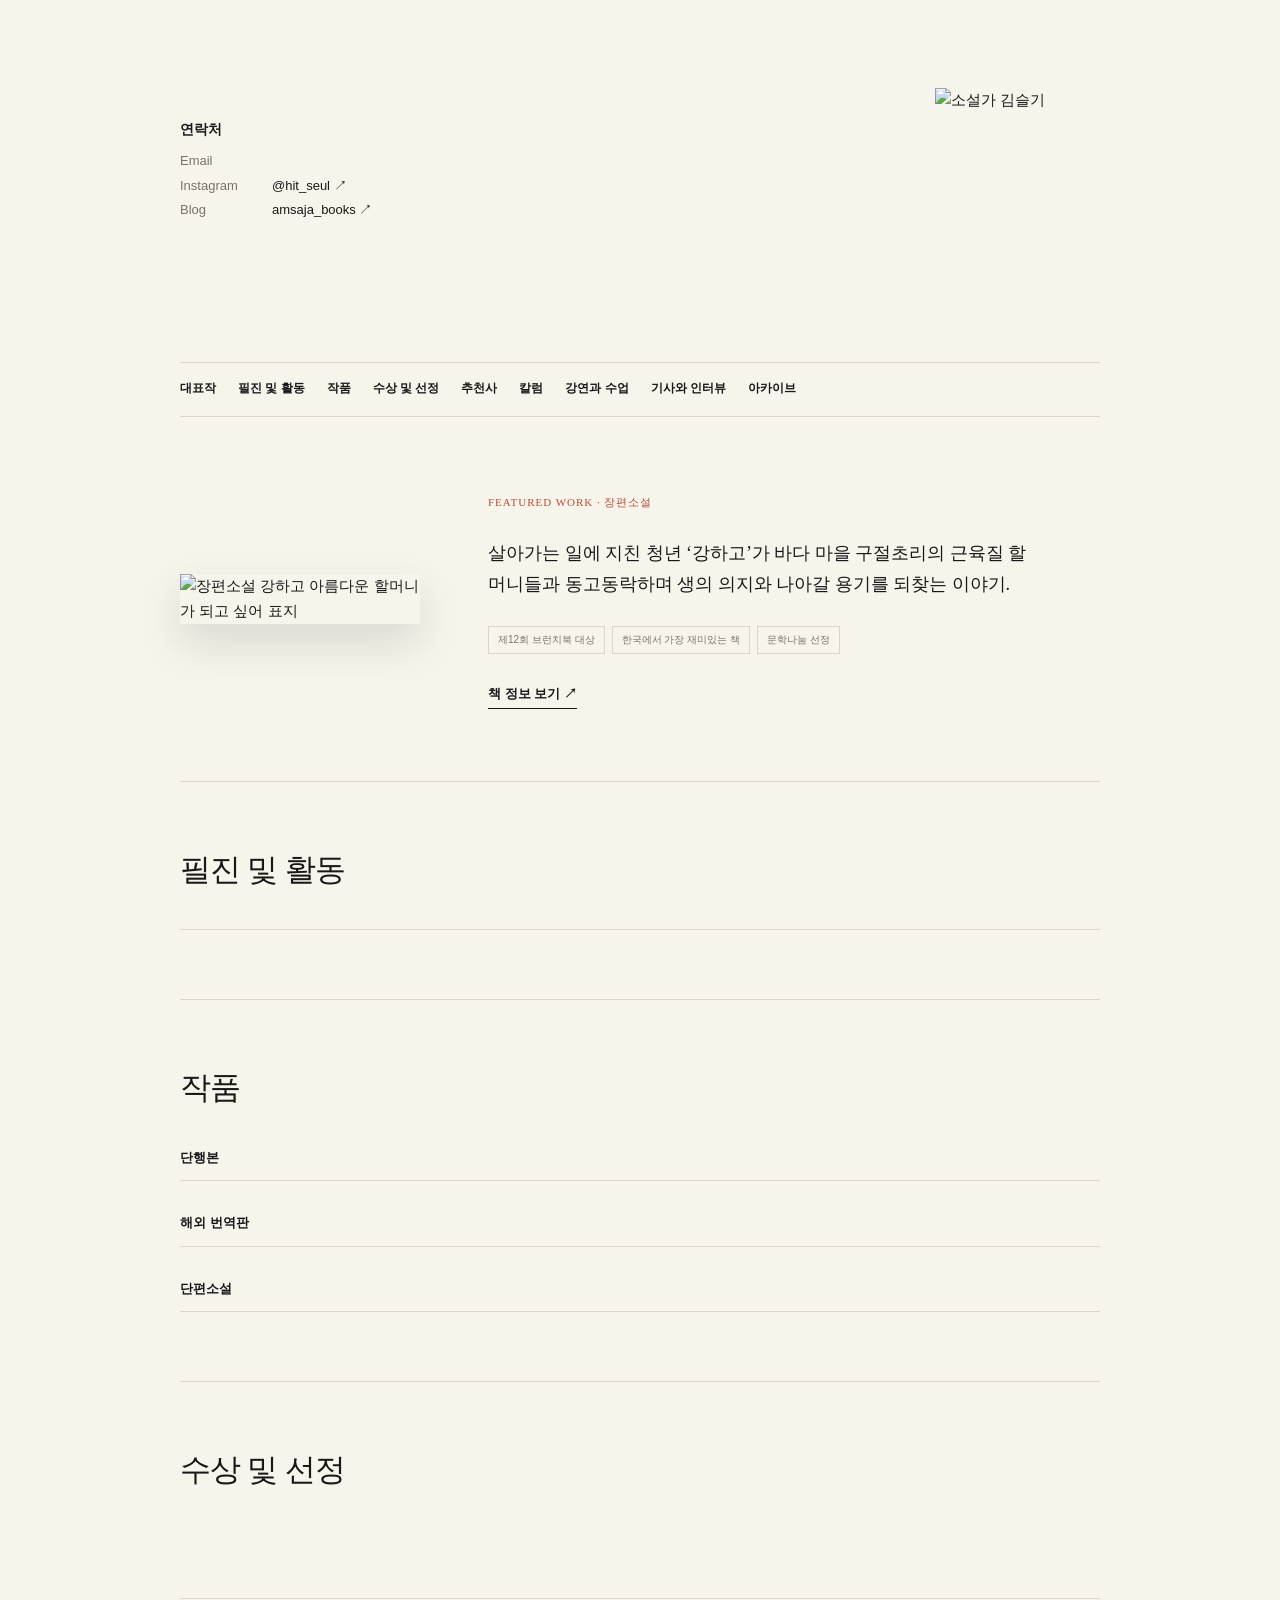
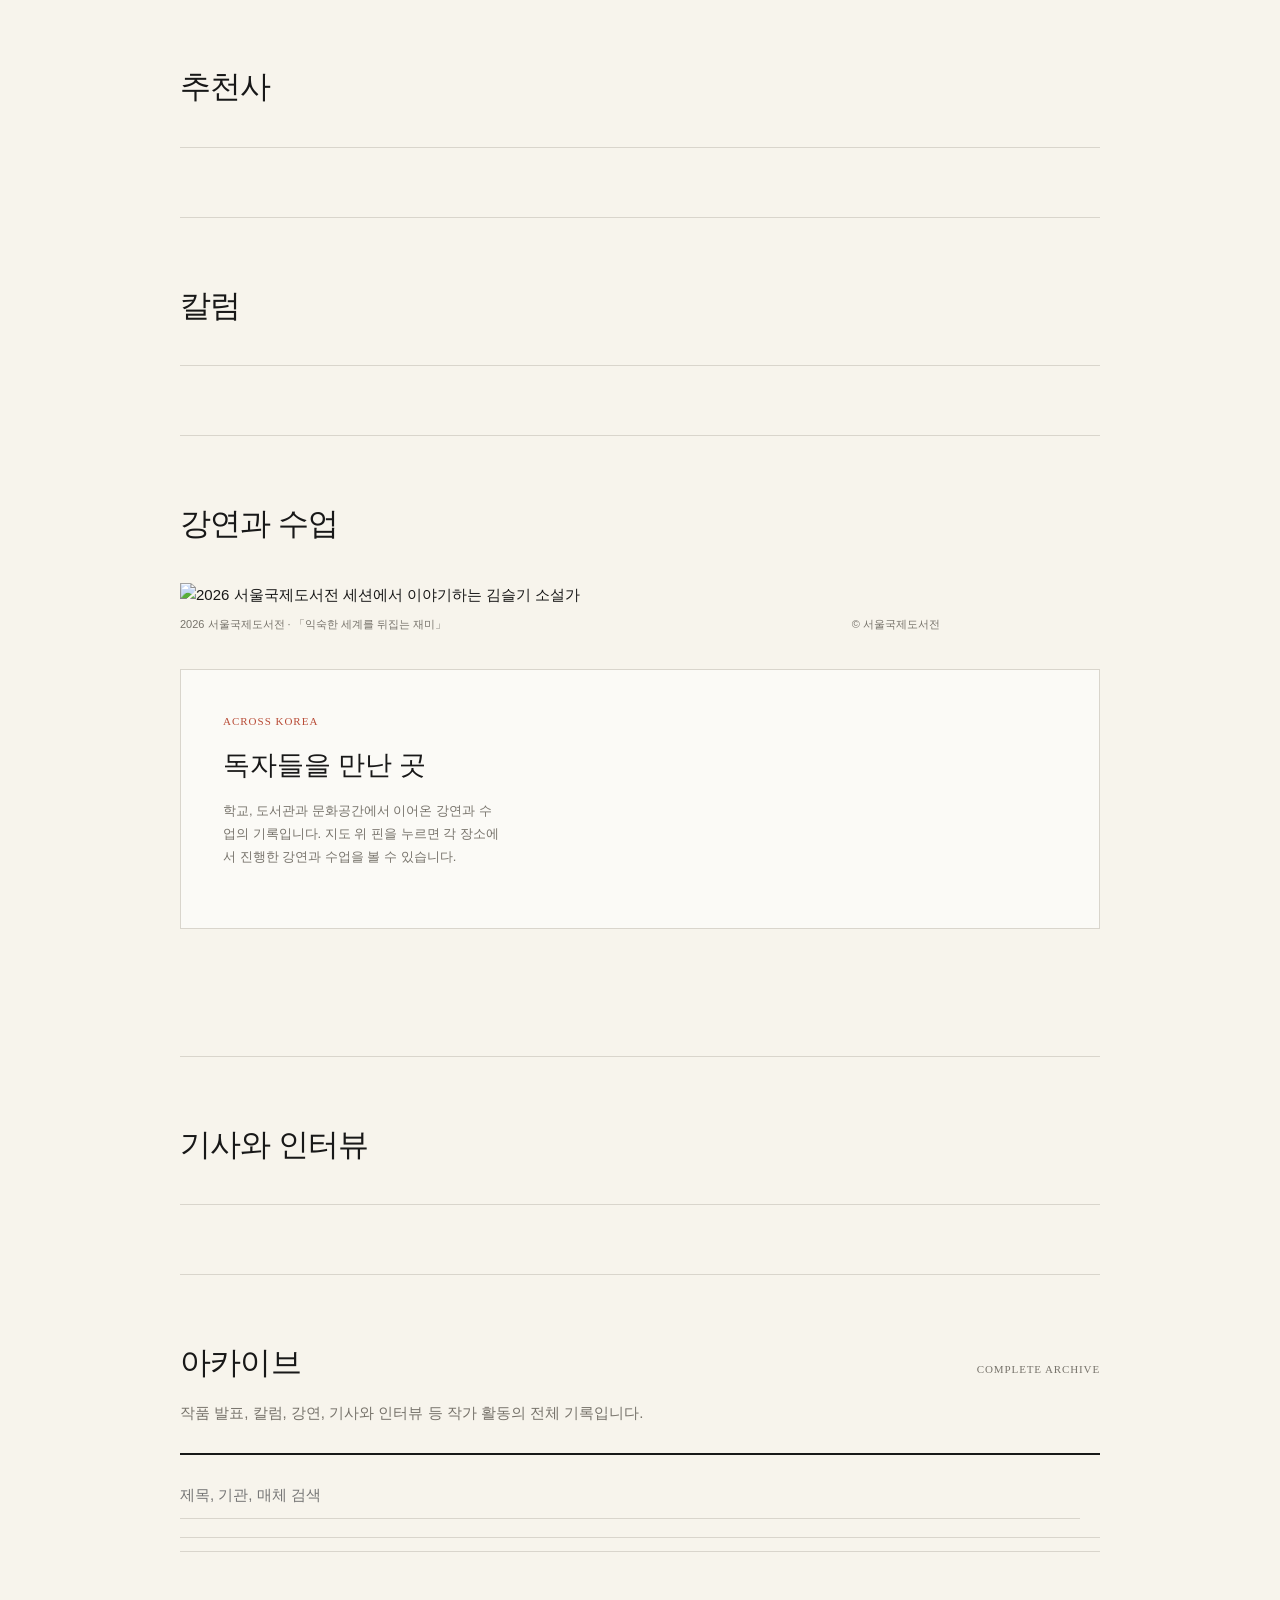
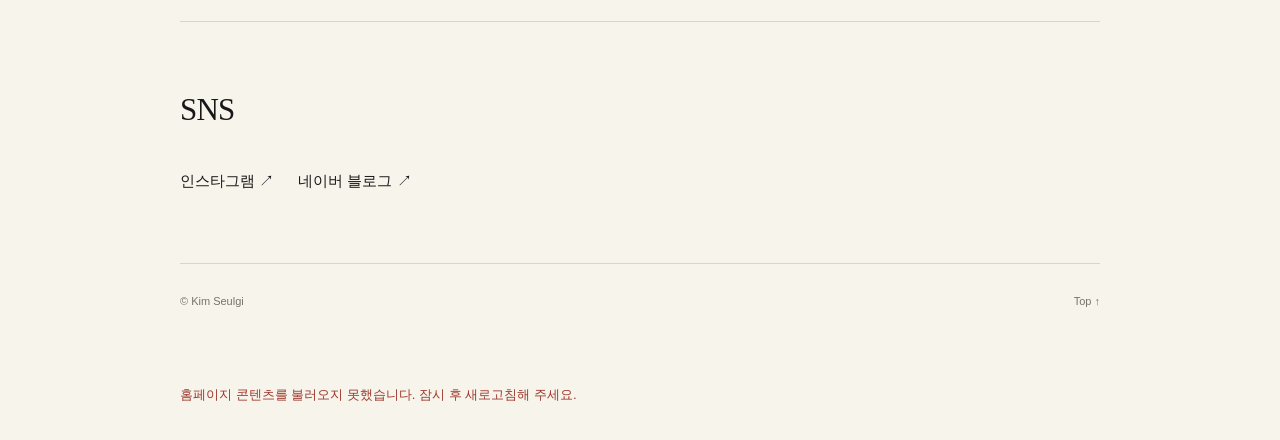
==== index.html @ 8467d50d "Remove recent news section" ====
<!doctype html>
<html lang="ko">
<head>
  <meta charset="utf-8">
  <meta name="viewport" content="width=device-width,initial-scale=1">
  <meta name="description" content="소설가 김슬기 공식 홈페이지. 작품, 수상·선정, 번역, 칼럼, 강연, 기사와 인터뷰 아카이브.">
  <title>김슬기 | Kim Seulgi</title>
  <link rel="stylesheet" href="assets/style.css?v=2026091515">
  <link rel="icon" href="assets/favicon.svg" type="image/svg+xml">
</head>
<body>
  <main class="site">
    <header class="profile" id="top">
      <div class="profile-copy">
        <h1 id="name"></h1>
        <p class="role" id="roles"></p>
        <p class="summary" id="summary"></p>
        <p class="focus" id="focus"></p>
        <p class="location" id="location"></p>

        <div class="contact-top">
          <h2>연락처</h2>
          <p><span>Email</span><span id="email"></span></p>
          <p><span>Instagram</span><a id="instagram" target="_blank" rel="noopener">@hit_seul ↗</a></p>
          <p><span>Blog</span><a id="blog" target="_blank" rel="noopener">amsaja_books ↗</a></p>
        </div>
      </div>
      <figure class="profile-photo"><img src="assets/images/profile.jpg" alt="소설가 김슬기"></figure>
    </header>

    <nav class="section-nav" aria-label="페이지 목차">
      <a href="#featured">대표작</a>
      <a href="#selected">필진 및 활동</a>
      <a href="#work">작품</a>
      <a href="#awards">수상 및 선정</a>
            <a href="#blurbs">추천사</a>
      <a href="#column">칼럼</a>
      <a href="#talks">강연과 수업</a>
      <a href="#press">기사와 인터뷰</a>
      <a href="#archive">아카이브</a>
    </nav>

    <section id="featured" class="featured-work">
      <figure class="featured-cover">
        <img src="assets/images/book-grandmother.jpg" alt="장편소설 강하고 아름다운 할머니가 되고 싶어 표지">
      </figure>
      <div class="featured-copy">
        <span class="eyebrow">Featured Work · 장편소설</span>
        <h2 id="featured-title"></h2>
        <p id="featured-meta" class="featured-meta"></p>
        <p class="featured-note">살아가는 일에 지친 청년 ‘강하고’가 바다 마을 구절초리의 근육질 할머니들과 동고동락하며 생의 의지와 나아갈 용기를 되찾는 이야기.</p>
        <div class="featured-badges">
          <span>제12회 브런치북 대상</span>
          <span>한국에서 가장 재미있는 책</span>
          <span>문학나눔 선정</span>
        </div>
        <a id="featured-link" class="featured-link" target="_blank" rel="noopener">책 정보 보기 ↗</a>
      </div>
    </section>

    <section id="selected">
      <h2>필진 및 활동</h2>
      <div id="selected-list" class="rows"></div>
    </section>

    <section id="work">
      <h2>작품</h2>
      <h3>단행본</h3>
      <div id="books" class="rows"></div>
      <h3>해외 번역판</h3>
      <div id="translations-list" class="rows"></div>
      <h3>단편소설</h3>
      <div id="short-fiction" class="rows"></div>
    </section>

    <section id="awards">
      <h2>수상 및 선정</h2>
      <div id="awards-list" class="rows"></div>
    </section>
<section id="blurbs">
      <h2>추천사</h2>
      <div id="blurbs-list" class="rows"></div>
    </section>

    <section id="column">
      <h2>칼럼</h2>
      <div id="columns-list" class="rows"></div>
    </section>

    <section id="talks">
      <h2>강연과 수업</h2>
      <figure class="talk-photo">
        <img src="assets/images/seoul-bookfair-2026.jpg" alt="2026 서울국제도서전 세션에서 이야기하는 김슬기 소설가">
        <figcaption>2026 서울국제도서전 · 「익숙한 세계를 뒤집는 재미」 <span>© 서울국제도서전</span></figcaption>
      </figure>
      <div class="talk-map-block">
        <div class="talk-map-copy">
          <span class="eyebrow">Across Korea</span>
          <h3>독자들을 만난 곳</h3>
          <p>학교, 도서관과 문화공간에서 이어온 강연과 수업의 기록입니다. 지도 위 핀을 누르면 각 장소에서 진행한 강연과 수업을 볼 수 있습니다.</p>
          <div id="talk-map-legend" class="talk-map-legend"></div>
        </div>
        <div id="talk-map" class="talk-map" aria-label="지역별 강연 활동 지도"></div>
      </div>
      <div id="talks-list"></div>
    </section>

    <section id="press">
      <h2>기사와 인터뷰</h2>
      <div id="press-list" class="rows press-rows"></div>
    </section>

    <section id="archive" class="archive-section">
      <div class="section-heading">
        <h2>아카이브</h2>
        <span>Complete Archive</span>
      </div>
      <p class="archive-intro">작품 발표, 칼럼, 강연, 기사와 인터뷰 등 작가 활동의 전체 기록입니다.</p>
      <div class="archive-tools">
        <label class="archive-search">
          <span class="sr-only">아카이브 검색</span>
          <input id="archive-query" type="search" placeholder="제목, 기관, 매체 검색" autocomplete="off">
        </label>
        <div id="archive-filters" class="archive-filters" aria-label="분야 선택"></div>
      </div>
      <p id="archive-status" class="archive-status" aria-live="polite"></p>
      <div id="archive-list" class="archive-list"></div>
    </section>

    <section id="social">
      <h2>SNS</h2>
      <p class="social-links"><a id="social-instagram" target="_blank" rel="noopener">인스타그램 ↗</a><a id="social-blog" target="_blank" rel="noopener">네이버 블로그 ↗</a></p>
    </section>

    <footer>
      <span>© Kim Seulgi</span>
      <span id="updated"></span>
      <a href="#top">Top ↑</a>
    </footer>
  </main>
  <script src="assets/app.js?v=2026091515"></script>
</body>
</html>
---- assets/style.css ----
:root{
  --bg:#f7f4ec;
  --paper:#fbfaf6;
  --ink:#181818;
  --muted:#77736b;
  --line:#d9d5cc;
  --accent:#b84b36;
  --max:920px;
}
*{box-sizing:border-box}
html{scroll-behavior:smooth}
body{
  margin:0;
  background:var(--bg);
  color:var(--ink);
  font-family:-apple-system,BlinkMacSystemFont,"Pretendard","Noto Sans KR","Apple SD Gothic Neo",Arial,sans-serif;
  font-size:15px;
  line-height:1.65;
}
a{color:inherit;text-decoration:none}
a:hover{text-decoration:underline;text-underline-offset:3px}
.site{
  width:min(calc(100% - 48px),var(--max));
  margin:0 auto;
  padding:86px 0 40px;
}
.profile{
  display:grid;
  grid-template-columns:minmax(0,1fr) 165px;
  gap:70px;
  align-items:start;
  padding-bottom:68px;
}
.profile h1{
  margin:0 0 4px;
  font-family:Georgia,"Noto Serif KR",serif;
  font-size:48px;
  line-height:1.12;
  font-weight:500;
  letter-spacing:-.035em;
}
.role{margin:0 0 20px;font-size:16px}
.summary{
  max-width:650px;
  margin:0 0 11px;
  font-family:Georgia,"Noto Serif KR",serif;
  font-size:19px;
  line-height:1.65;
}
.focus,.location{max-width:650px;color:var(--muted);margin:0 0 10px}
.profile-photo{margin:2px 0 0}
.profile-photo img{display:block;width:100%;aspect-ratio:4/5;object-fit:cover}
.contact-top{margin-top:32px}
.contact-top h2{
  margin:0 0 9px;
  font-size:14px;
  font-weight:700;
}
.contact-top p{
  display:grid;
  grid-template-columns:92px 1fr;
  margin:3px 0;
  font-size:13px;
}
.contact-top p span:first-child{color:var(--muted)}
.section-nav{
  display:flex;
  flex-wrap:wrap;
  gap:8px 22px;
  padding:16px 0 17px;
  border-top:1px solid var(--line);
  border-bottom:1px solid var(--line);
  font-size:12px;
  font-weight:650;
}
section{
  padding:62px 0 69px;
  border-bottom:1px solid var(--line);
}
section>h2{
  margin:0 0 34px;
  font-family:Georgia,"Noto Serif KR",serif;
  font-size:31px;
  font-weight:500;
  letter-spacing:-.025em;
}
section>h3,.talk-group h3{
  margin:31px 0 12px;
  font-size:13px;
  font-weight:700;
}
section>h2+h3{margin-top:0}
.rows{border-top:1px solid var(--line)}
.row{
  display:grid;
  grid-template-columns:78px minmax(0,1fr) 190px;
  gap:22px;
  padding:12px 0;
  border-bottom:1px solid var(--line);
  align-items:baseline;
}
.row .year{font-family:Georgia,serif;color:var(--muted);font-size:13px}
.row .main{min-width:0}
.row .title{font-weight:600}
.row .sub{display:block;margin-top:2px;color:var(--muted);font-size:12px}
.row .right{justify-self:end;text-align:right;color:var(--muted);font-size:12px}
.row.linked .title:after{content:" ↗";font-weight:400;color:var(--accent)}
.talk-photo{width:min(100%,760px);margin:0 0 36px}
.talk-photo img{display:block;width:100%;height:auto}
.talk-photo figcaption{
  display:flex;
  justify-content:space-between;
  gap:20px;
  margin-top:7px;
  color:var(--muted);
  font-size:11px;
}
.talk-group{margin-top:34px}
.talk-group:first-child{margin-top:0}
.talk-list{border-top:1px solid var(--line)}
.talk-item{
  display:grid;
  grid-template-columns:220px minmax(0,1fr) 58px;
  gap:22px;
  padding:11px 0;
  border-bottom:1px solid var(--line);
  align-items:baseline;
}
.talk-place{font-weight:600}
.talk-title{color:#373532}
.talk-detail{justify-self:end;color:var(--muted);font-size:11px}
.social-links{display:flex;gap:24px;margin:0}
footer{
  display:grid;
  grid-template-columns:1fr auto auto;
  gap:25px;
  padding:28px 0 0;
  color:var(--muted);
  font-size:11px;
}
@media(max-width:700px){
  .site{width:min(calc(100% - 34px),var(--max));padding-top:46px}
  .profile{grid-template-columns:1fr;gap:26px;padding-bottom:46px}
  .profile-photo{grid-row:1;width:92px;margin-left:auto}
  .profile-photo img{aspect-ratio:1/1;border-radius:50%}
  .profile h1{font-size:40px}
  .summary{font-size:17px}
  .section-nav{gap:8px 16px}
  section{padding:48px 0 54px}
  section>h2{font-size:27px;margin-bottom:25px}
  .row{grid-template-columns:52px minmax(0,1fr) 22px;gap:10px}
  .row .right{font-size:0}
  .row.linked .right:after{content:"↗";font-size:14px;color:var(--accent)}
  .row:not(.linked) .right{display:none}
  .talk-photo figcaption{display:block}
  .talk-photo figcaption span{display:block;margin-top:2px}
  .talk-item{grid-template-columns:1fr 40px;gap:2px 10px}
  .talk-place{grid-column:1}
  .talk-title{grid-column:1;color:var(--muted);font-size:13px}
  .talk-detail{grid-column:2;grid-row:1/3;align-self:center}
  footer{grid-template-columns:1fr auto}
  footer span:nth-child(2){grid-column:1;grid-row:2}
}


/* v1.1 additions */
.ko-label{
  font-family:-apple-system,BlinkMacSystemFont,"Pretendard","Noto Sans KR",sans-serif;
  font-size:.52em;
  font-weight:500;
  color:var(--muted);
  vertical-align:middle;
}


.talk-year{
  display:inline-block;
  margin-right:8px;
  color:var(--muted);
  font-family:Georgia,serif;
  font-size:11px;
  font-style:normal;
  font-weight:400;
}


/* final data-split edition */
.summary{
  font-size:clamp(20px,2.45vw,28px);
  line-height:1.55;
  max-width:690px;
  margin-bottom:20px;
}
.focus{
  max-width:690px;
  font-size:14px;
  line-height:1.7;
}
.data-error{
  width:min(calc(100% - 48px),920px);
  margin:20px auto;
  padding:14px 0;
  color:#9d392d;
  font-size:13px;
}


/* Recent news */
.news-section{
  padding-top:42px;
}
.section-heading{
  display:flex;
  align-items:baseline;
  justify-content:space-between;
  gap:24px;
  margin-bottom:25px;
}
.section-heading h2{
  margin:0;
  font-family:Georgia,"Noto Serif KR",serif;
  font-size:31px;
  font-weight:500;
  letter-spacing:-.025em;
}
.section-heading>span{
  color:var(--muted);
  font-family:Georgia,serif;
  font-size:11px;
  letter-spacing:.08em;
  text-transform:uppercase;
}
.news-list{
  border-top:2px solid var(--ink);
}
.news-item{
  display:grid;
  grid-template-columns:92px 52px minmax(0,1fr);
  gap:18px;
  align-items:baseline;
  padding:16px 0;
  border-bottom:1px solid var(--line);
}
.news-item time{
  color:var(--muted);
  font-family:Georgia,serif;
  font-size:12px;
}
.news-category{
  color:var(--accent);
  font-size:11px;
  font-weight:700;
}
.news-copy strong{
  display:block;
  font-size:15px;
  font-weight:600;
}
.news-copy small{
  display:block;
  margin-top:3px;
  color:var(--muted);
  font-size:12px;
}
@media(max-width:700px){
  .news-section{padding-top:34px}
  .section-heading h2{font-size:27px}
  .news-item{
    grid-template-columns:80px minmax(0,1fr);
    gap:2px 12px;
  }
  .news-category{grid-column:1}
  .news-copy{grid-column:2;grid-row:1/3}
}


/* Editorial feature */
.featured-work{
  display:grid;
  grid-template-columns:240px minmax(0,1fr);
  gap:68px;
  align-items:center;
  padding:72px 0;
}
.featured-cover{margin:0}
.featured-cover img{
  display:block;
  width:100%;
  height:auto;
  box-shadow:0 18px 45px rgba(24,24,24,.13);
}
.featured-copy{max-width:540px}
.eyebrow{
  color:var(--accent);
  font-family:Georgia,serif;
  font-size:11px;
  letter-spacing:.09em;
  text-transform:uppercase;
}
.featured-copy h2{
  margin:13px 0 7px;
  font-family:Georgia,"Noto Serif KR",serif;
  font-size:clamp(31px,4.2vw,48px);
  line-height:1.28;
  font-weight:500;
  letter-spacing:-.04em;
}
.featured-meta{margin:0 0 24px;color:var(--muted);font-size:12px}
.featured-note{
  margin:0 0 25px;
  font-family:Georgia,"Noto Serif KR",serif;
  font-size:18px;
  line-height:1.75;
}
.featured-badges{display:flex;flex-wrap:wrap;gap:7px;margin-bottom:27px}
.featured-badges span{
  padding:5px 9px;
  border:1px solid var(--line);
  color:var(--muted);
  font-size:10px;
}
.featured-link{
  display:inline-block;
  padding-bottom:3px;
  border-bottom:1px solid var(--ink);
  font-size:13px;
  font-weight:700;
}

/* Searchable archive */
.archive-intro{max-width:620px;margin:-13px 0 28px;color:var(--muted)}
.archive-tools{
  display:grid;
  grid-template-columns:minmax(220px,1fr) auto;
  gap:20px;
  align-items:center;
  padding:18px 0;
  border-top:2px solid var(--ink);
  border-bottom:1px solid var(--line);
}
.archive-search input{
  width:100%;
  padding:10px 0;
  border:0;
  border-bottom:1px solid var(--line);
  border-radius:0;
  outline:none;
  background:transparent;
  color:var(--ink);
  font:inherit;
}
.archive-search input:focus{border-color:var(--ink)}
.archive-filters{display:flex;flex-wrap:wrap;justify-content:flex-end;gap:6px}
.archive-filters button{
  padding:6px 9px;
  border:1px solid var(--line);
  background:transparent;
  color:var(--muted);
  cursor:pointer;
  font:inherit;
  font-size:10px;
}
.archive-filters button:hover,
.archive-filters button.active{
  border-color:var(--ink);
  background:var(--ink);
  color:var(--paper);
}
.archive-status{margin:13px 0 5px;color:var(--muted);font-size:11px}
.archive-list{border-top:1px solid var(--line)}
.archive-item{
  display:grid;
  grid-template-columns:90px 82px minmax(0,1fr) 48px;
  gap:16px;
  align-items:baseline;
  padding:13px 0;
  border-bottom:1px solid var(--line);
}
.archive-item time{color:var(--muted);font-family:Georgia,serif;font-size:11px}
.archive-category{color:var(--accent);font-size:10px;font-weight:700}
.archive-main strong{display:block;font-size:13px;font-weight:600}
.archive-main small{display:block;margin-top:2px;color:var(--muted);font-size:11px}
.archive-action{justify-self:end;color:var(--muted);font-size:10px}
.archive-empty{padding:28px 0;color:var(--muted);font-size:13px}
.sr-only{
  position:absolute;
  width:1px;height:1px;
  padding:0;margin:-1px;
  overflow:hidden;
  clip:rect(0,0,0,0);
  white-space:nowrap;border:0;
}
@media(max-width:700px){
  .featured-work{grid-template-columns:112px minmax(0,1fr);gap:24px;padding:52px 0}
  .featured-copy h2{font-size:27px}
  .featured-note{font-size:14px;margin-bottom:18px}
  .featured-badges{display:none}
  .archive-tools{grid-template-columns:1fr;gap:12px}
  .archive-filters{justify-content:flex-start}
  .archive-item{grid-template-columns:68px minmax(0,1fr) 20px;gap:3px 10px}
  .archive-category{grid-column:1}
  .archive-main{grid-column:2;grid-row:1/3}
  .archive-action{grid-column:3;grid-row:1/3;align-self:center;font-size:0}
  .archive-action:not(:empty):after{content:"↗";font-size:13px}
}


/* Lecture activity map */
.talk-map-block{
  display:grid;
  grid-template-columns:minmax(0,1fr) 330px;
  gap:54px;
  align-items:center;
  margin:10px 0 58px;
  padding:38px 42px;
  background:var(--paper);
  border:1px solid var(--line);
}
.talk-map-copy h3{
  margin:10px 0 13px;
  font-family:Georgia,"Noto Serif KR",serif;
  font-size:27px;
  font-weight:500;
}
.talk-map-copy p{margin:0;color:var(--muted);font-size:13px;line-height:1.75}
.talk-map-legend{display:flex;flex-wrap:wrap;gap:8px 15px;margin-top:22px;color:var(--muted);font-size:11px}
.talk-map-legend strong{color:var(--ink);font-weight:700}
.talk-map svg{display:block;width:100%;height:auto}
.korea-shape{fill:var(--bg);stroke:var(--line);stroke-width:2}
.map-pin circle{fill:var(--accent)}
.map-count{fill:#fff;font-family:Georgia,serif;font-size:13px;font-weight:700}
.map-label{fill:var(--ink);font-size:11px;font-weight:700}

/* Achievement groups */
#awards-list{border-top:0}
.achievement-group{margin-top:36px}
.achievement-group:first-child{margin-top:0}
.achievement-group>h3{
  margin:0 0 12px;
  font-size:13px;
  font-weight:700;
}
@media(max-width:700px){
  .talk-map-block{grid-template-columns:1fr 190px;gap:18px;padding:24px 20px;margin-bottom:42px}
  .talk-map-copy h3{font-size:21px}
  .talk-map-copy p{font-size:11px}
  .talk-map-legend{gap:5px 10px;margin-top:14px}
}
@media(max-width:480px){
  .talk-map-block{grid-template-columns:1fr}
  .talk-map{width:210px;margin:0 auto}
}


/* Detailed interactive lecture map */
.talk-map-block{
  grid-template-columns:minmax(220px,.72fr) minmax(430px,1.28fr);
  overflow:hidden;
}
.talk-map{min-width:0}
.map-stage{position:relative;width:100%}
.map-stage svg{display:block;width:100%;height:auto;overflow:visible}
.map-stage .korea-shape{
  fill:#ece7dc;
  stroke:#bab3a6;
  stroke-width:2;
  vector-effect:non-scaling-stroke;
}
.map-stage .jeju{stroke-width:1.5}
.venue-pin{cursor:pointer;outline:none}
.pin-leader{
  stroke:#b6afa3;
  stroke-width:1;
  stroke-dasharray:2 3;
  vector-effect:non-scaling-stroke;
}
.pin-anchor{fill:#a8a095}
.pin-shape{fill:var(--accent);filter:drop-shadow(0 2px 2px rgba(24,24,24,.18))}
.pin-hole{fill:var(--paper);pointer-events:none}
.venue-label{
  fill:var(--ink);
  font-family:-apple-system,BlinkMacSystemFont,"Pretendard","Noto Sans KR",sans-serif;
  font-size:10px;
  font-weight:650;
  paint-order:stroke;
  stroke:var(--paper);
  stroke-width:4px;
  stroke-linejoin:round;
}
.venue-pin:hover .pin-shape,
.venue-pin:focus .pin-shape,
.venue-pin.active .pin-shape{fill:var(--ink)}
.venue-pin:hover .venue-label,
.venue-pin:focus .venue-label,
.venue-pin.active .venue-label{fill:var(--accent)}
.map-popup{
  position:absolute;
  right:8px;
  bottom:8px;
  width:min(310px,calc(100% - 16px));
  padding:18px 42px 18px 19px;
  background:rgba(24,24,24,.96);
  color:#fff;
  box-shadow:0 14px 40px rgba(24,24,24,.22);
}
.map-popup[hidden]{display:none}
.map-popup-city{display:block;margin-bottom:4px;color:#d59787;font-size:10px;font-weight:700}
.map-popup>strong{display:block;font-family:Georgia,"Noto Serif KR",serif;font-size:17px;font-weight:500}
.map-popup ul{margin:12px 0 0;padding-left:17px}
.map-popup li{margin-top:6px;font-size:11px;line-height:1.5}
.map-popup li small{color:#bbb4aa;font-size:10px}
.map-popup-close{
  position:absolute;
  top:7px;
  right:9px;
  padding:2px 7px;
  border:0;
  background:transparent;
  color:#fff;
  cursor:pointer;
  font-size:20px;
}
@media(max-width:760px){
  .talk-map-block{grid-template-columns:1fr;padding:26px 18px}
  .talk-map{max-width:580px;margin:4px auto 0}
}


/* Refined archival map markers */
.pin-hit{fill:transparent}
.pin-marker{
  fill:var(--paper);
  stroke:var(--accent);
  stroke-width:2;
  vector-effect:non-scaling-stroke;
}
.pin-number{
  fill:var(--accent);
  font-family:Georgia,serif;
  font-size:10px;
  font-weight:700;
  pointer-events:none;
}
.venue-pin:hover .pin-marker,
.venue-pin:focus .pin-marker,
.venue-pin.active .pin-marker{
  fill:var(--ink);
  stroke:var(--ink);
}
.venue-pin:hover .pin-number,
.venue-pin:focus .pin-number,
.venue-pin.active .pin-number{fill:#fff}
.talk-map-legend{
  display:block;
  margin-top:22px;
}
.venue-index-count{
  display:block;
  margin-bottom:12px;
  color:var(--muted);
  font-size:11px;
}
.venue-index{
  display:grid;
  grid-template-columns:1fr 1fr;
  gap:3px 12px;
}
.venue-index button{
  display:grid;
  grid-template-columns:20px minmax(0,1fr);
  gap:6px;
  align-items:center;
  padding:4px 0;
  border:0;
  background:transparent;
  color:var(--muted);
  cursor:pointer;
  text-align:left;
  font:inherit;
  font-size:10px;
}
.venue-index button em{
  display:grid;
  place-items:center;
  width:18px;
  height:18px;
  border:1px solid var(--line);
  border-radius:50%;
  color:var(--accent);
  font-family:Georgia,serif;
  font-size:9px;
  font-style:normal;
}
.venue-index button:hover,
.venue-index button.active{color:var(--ink)}
.venue-index button:hover em,
.venue-index button.active em{
  border-color:var(--ink);
  background:var(--ink);
  color:#fff;
}
@media(max-width:760px){
  .talk-map-block{display:block}
  .talk-map-copy{margin-bottom:18px}
  .talk-map-copy>p{max-width:440px}
  .venue-index{grid-template-columns:1fr 1fr}
  .talk-map{width:100%;max-width:470px}
  .map-stage svg{max-height:520px}
  .venue-label{display:none}
  .map-popup{
    position:relative;
    right:auto;
    bottom:auto;
    width:100%;
    margin-top:10px;
    box-shadow:none;
  }
}
@media(max-width:420px){
  .venue-index{grid-template-columns:1fr}
  .map-stage svg{max-height:440px}
}
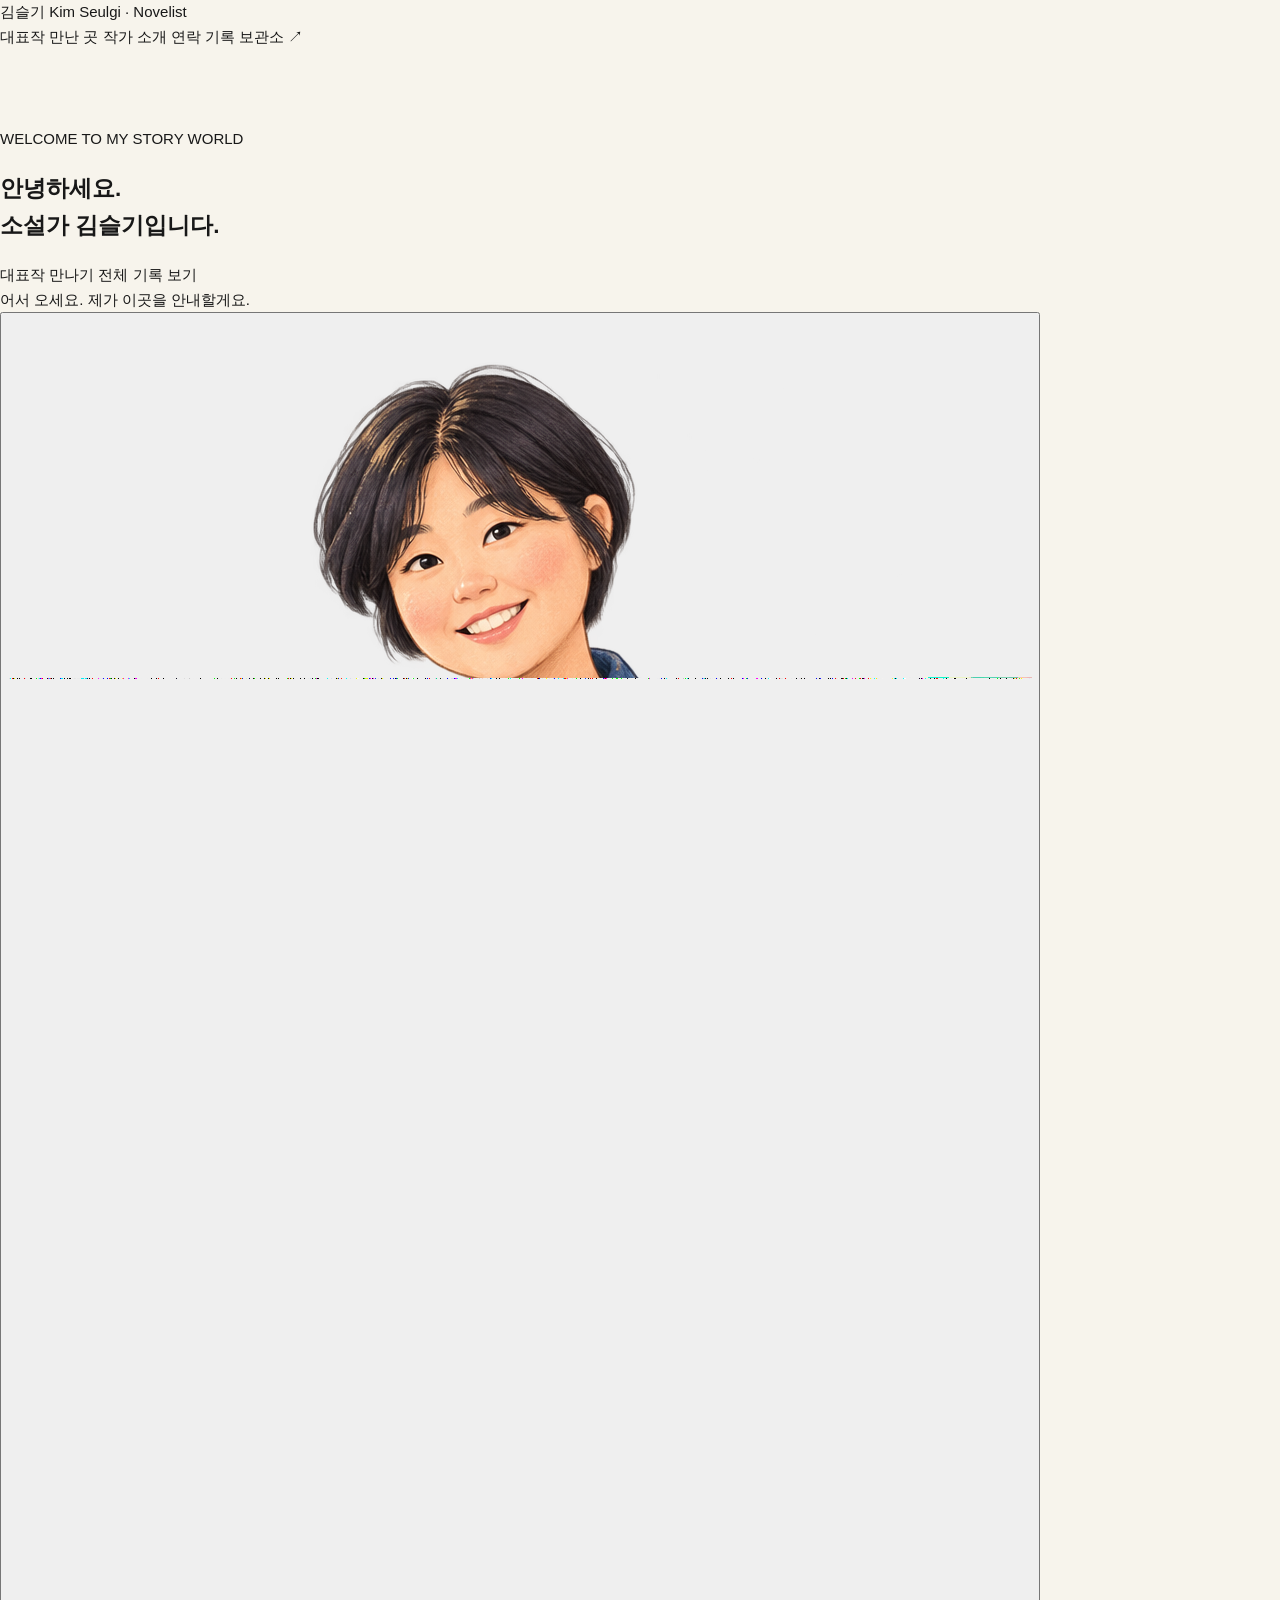
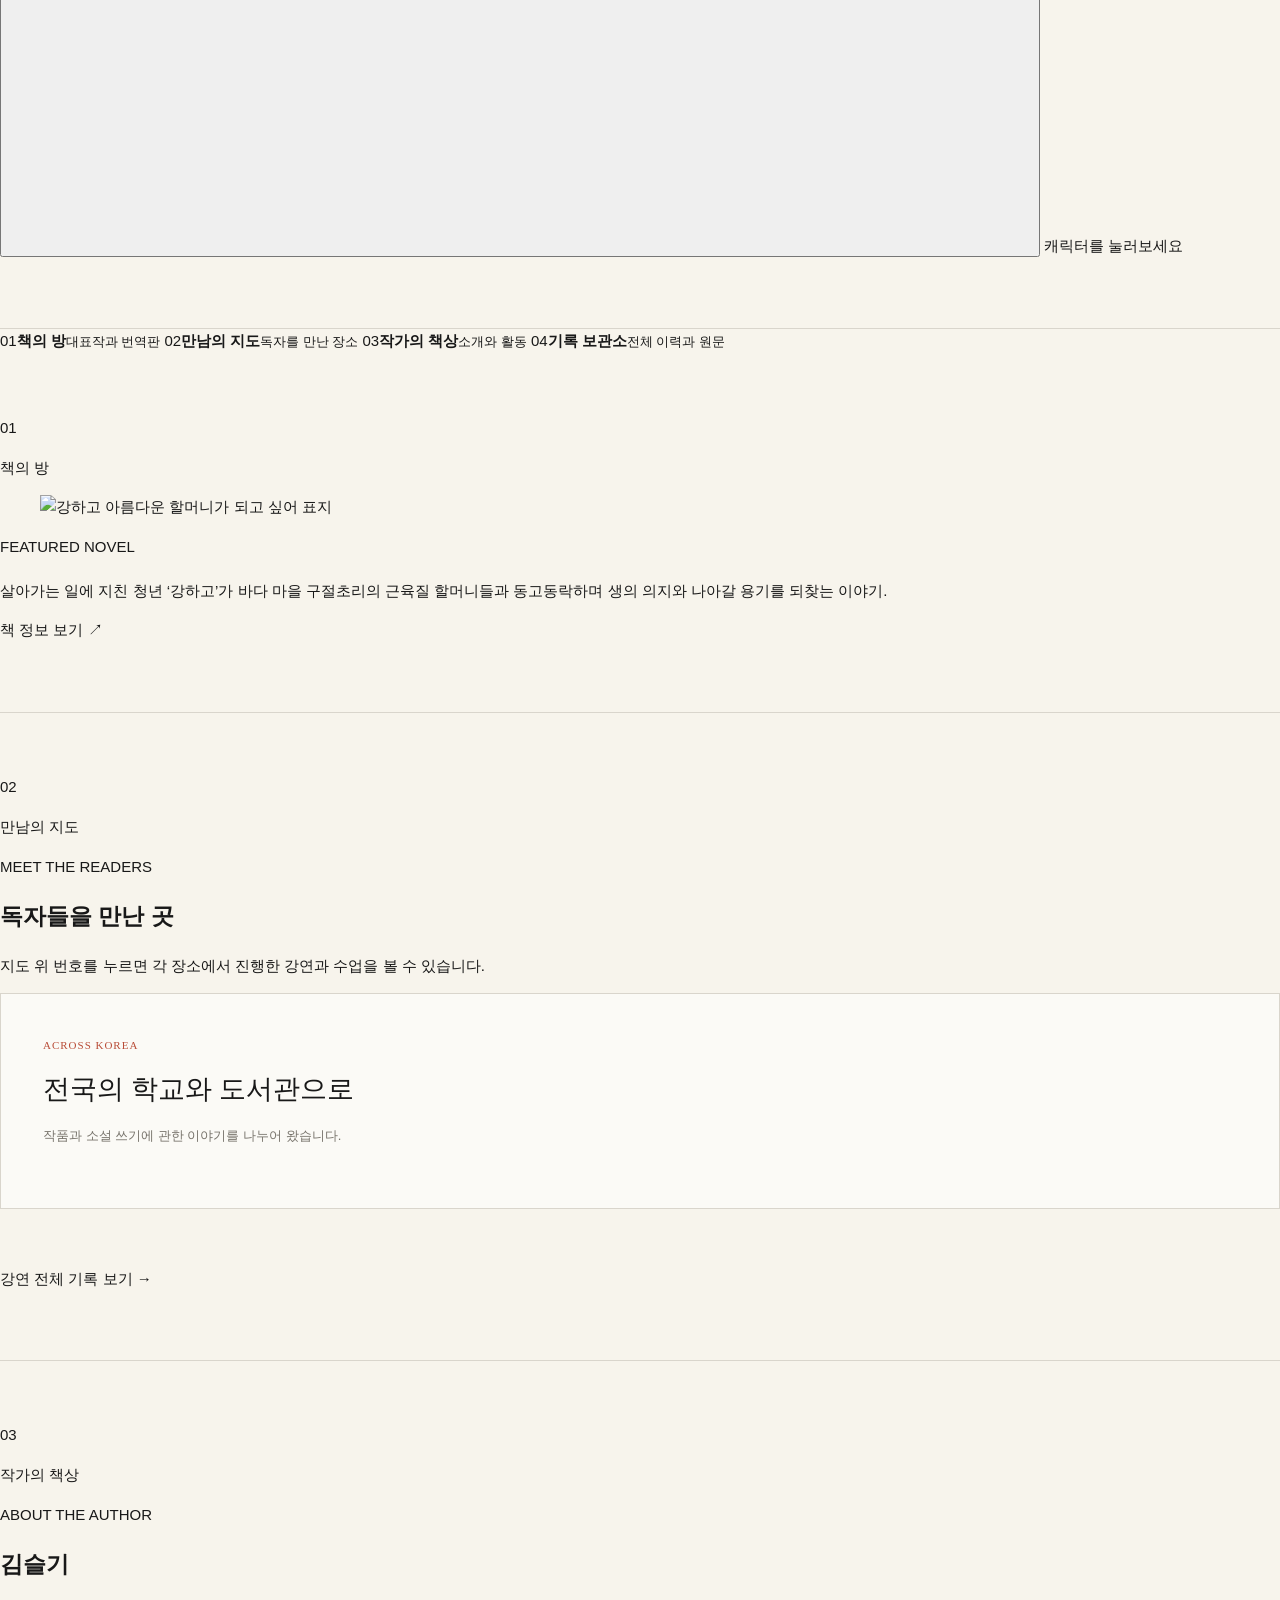
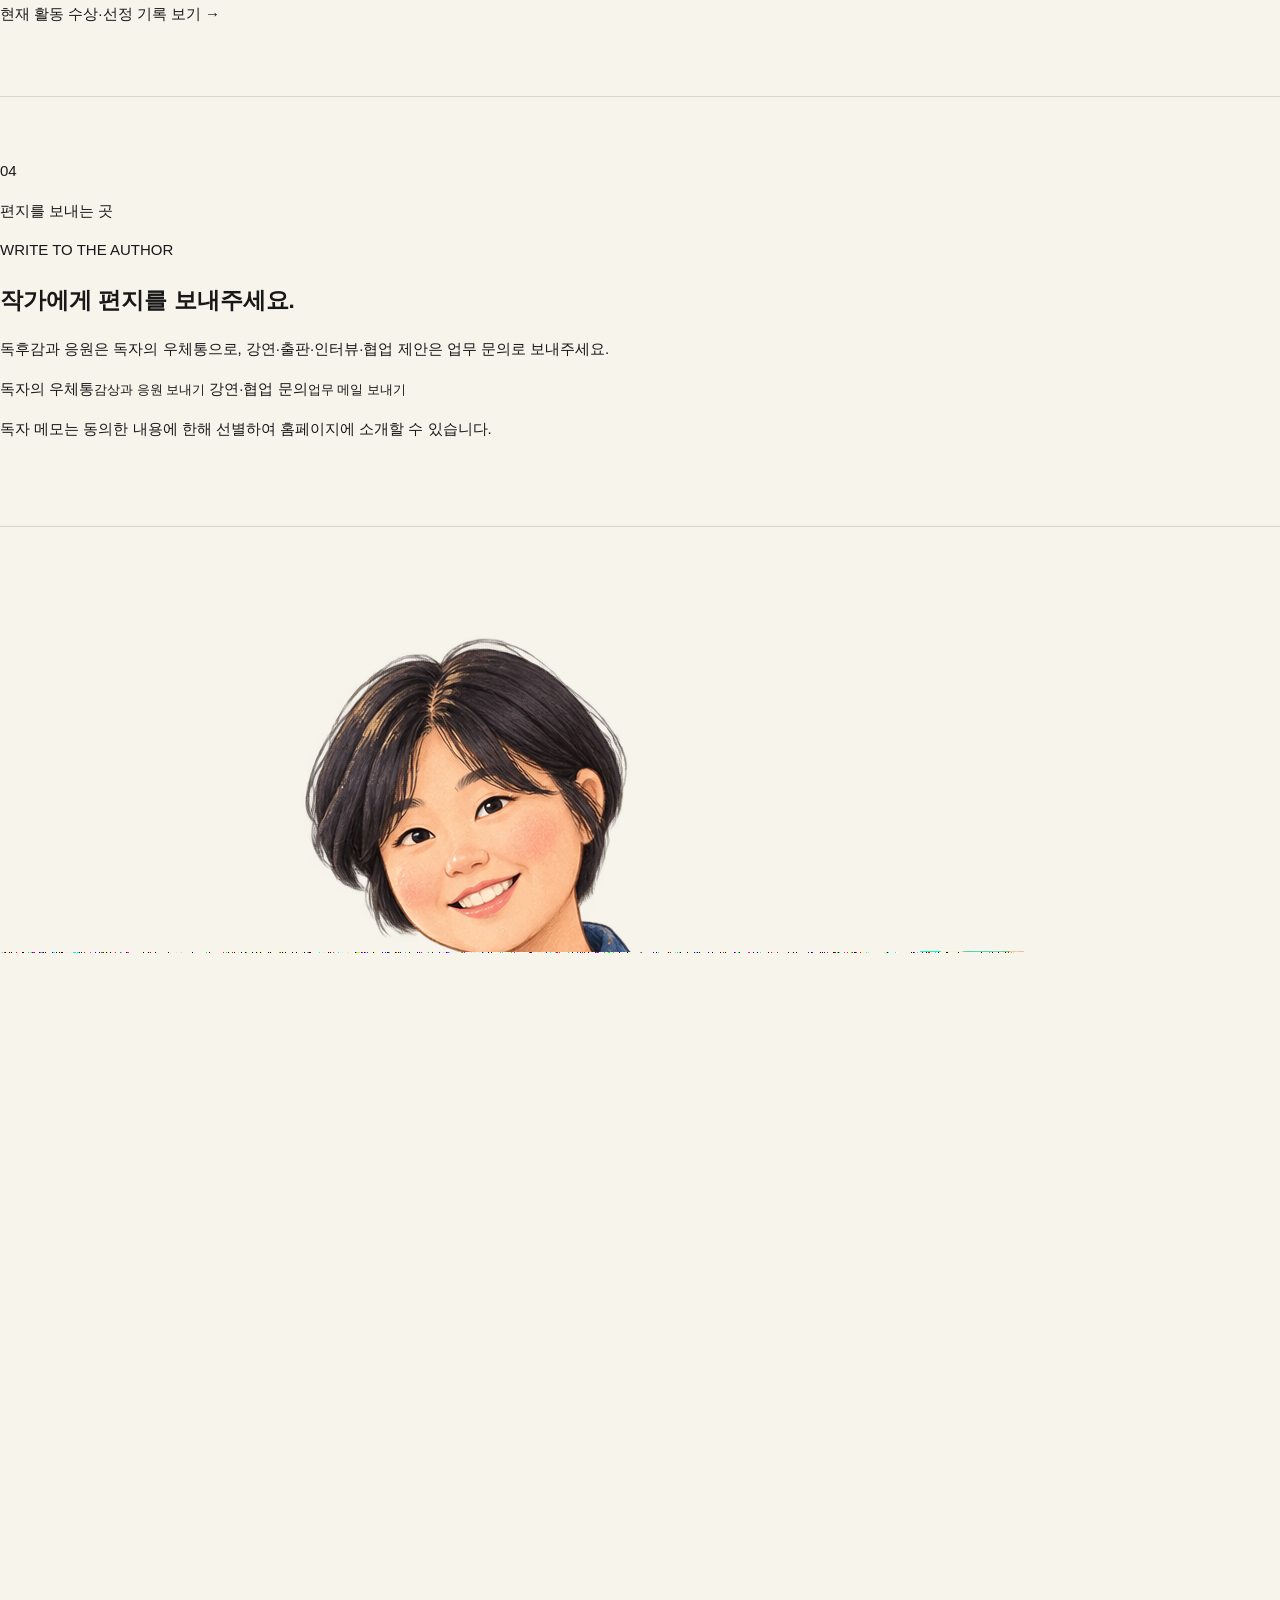
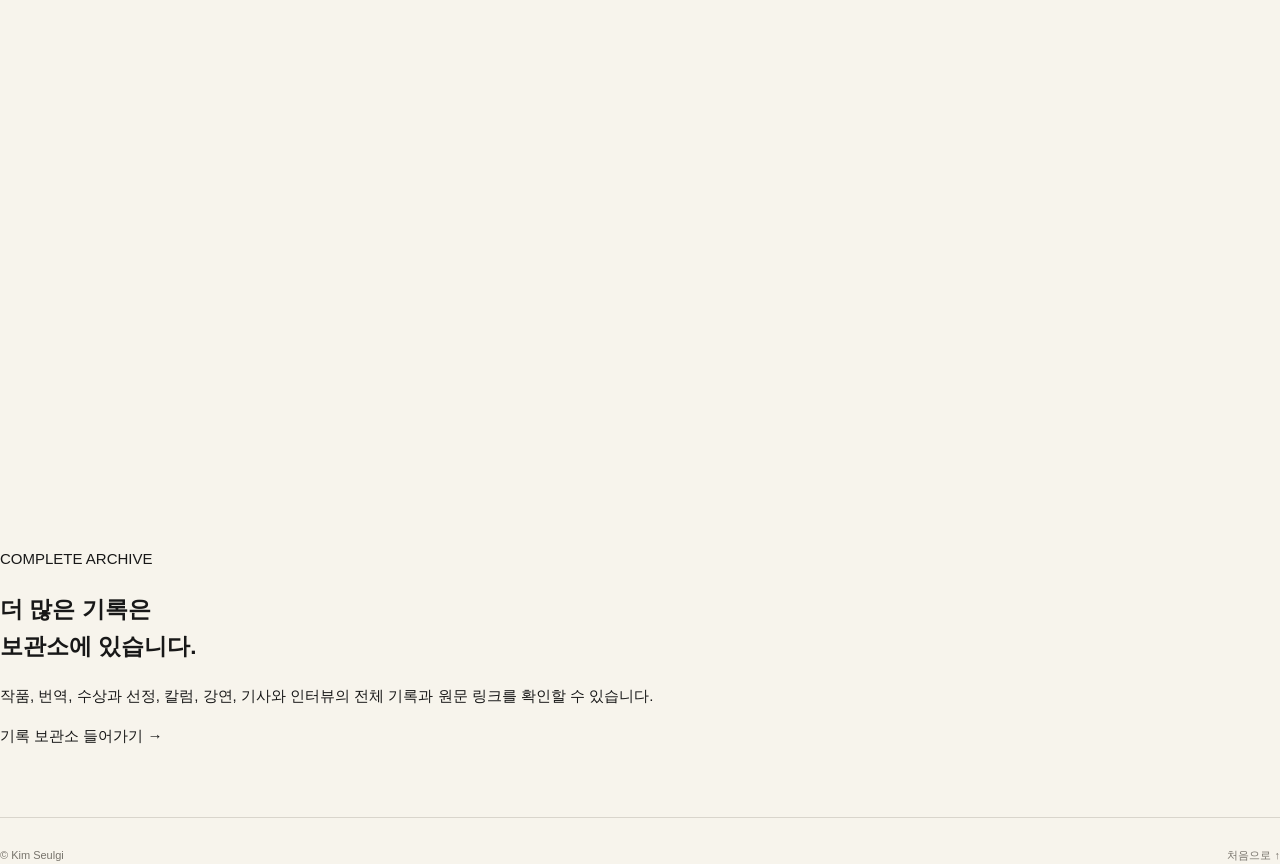
==== commit 5dbc604f: "Rebuild homepage as guided author world" ====
--- a/index.html
+++ b/index.html
@@ -3,141 +3,132 @@
 <head>
   <meta charset="utf-8">
   <meta name="viewport" content="width=device-width,initial-scale=1">
-  <meta name="description" content="소설가 김슬기 공식 홈페이지. 작품, 수상·선정, 번역, 칼럼, 강연, 기사와 인터뷰 아카이브.">
+  <meta name="description" content="소설가 김슬기의 작품과 활동을 소개하는 공식 홈페이지.">
   <title>김슬기 | Kim Seulgi</title>
-  <link rel="stylesheet" href="assets/style.css?v=2026091515">
+  <link rel="stylesheet" href="assets/style.css?v=2026091516">
+  <link rel="stylesheet" href="assets/home.css?v=2026091516">
   <link rel="icon" href="assets/favicon.svg" type="image/svg+xml">
 </head>
-<body>
-  <main class="site">
-    <header class="profile" id="top">
-      <div class="profile-copy">
-        <h1 id="name"></h1>
-        <p class="role" id="roles"></p>
-        <p class="summary" id="summary"></p>
-        <p class="focus" id="focus"></p>
-        <p class="location" id="location"></p>
+<body class="home-world">
+  <main class="home-shell">
+    <header class="world-header">
+      <a class="world-brand" href="#top">김슬기 <span>Kim Seulgi · Novelist</span></a>
+      <nav aria-label="주요 메뉴">
+        <a href="#featured">대표작</a>
+        <a href="#map">만난 곳</a>
+        <a href="#about">작가 소개</a>
+        <a href="#contact">연락</a>
+        <a class="archive-door" href="archive.html">기록 보관소 ↗</a>
+      </nav>
+    </header>
 
-        <div class="contact-top">
-          <h2>연락처</h2>
-          <p><span>Email</span><span id="email"></span></p>
-          <p><span>Instagram</span><a id="instagram" target="_blank" rel="noopener">@hit_seul ↗</a></p>
-          <p><span>Blog</span><a id="blog" target="_blank" rel="noopener">amsaja_books ↗</a></p>
+    <section class="world-hero" id="top">
+      <div class="hero-copy">
+        <p class="world-kicker">WELCOME TO MY STORY WORLD</p>
+        <h1>안녕하세요.<br>소설가 김슬기입니다.</h1>
+        <p id="hero-intro" class="hero-intro"></p>
+        <div class="path-buttons">
+          <a href="#featured">대표작 만나기</a>
+          <a href="archive.html">전체 기록 보기</a>
         </div>
       </div>
-      <figure class="profile-photo"><img src="assets/images/profile.jpg" alt="소설가 김슬기"></figure>
-    </header>
-
-    <nav class="section-nav" aria-label="페이지 목차">
-      <a href="#featured">대표작</a>
-      <a href="#selected">필진 및 활동</a>
-      <a href="#work">작품</a>
-      <a href="#awards">수상 및 선정</a>
-            <a href="#blurbs">추천사</a>
-      <a href="#column">칼럼</a>
-      <a href="#talks">강연과 수업</a>
-      <a href="#press">기사와 인터뷰</a>
-      <a href="#archive">아카이브</a>
-    </nav>
-
-    <section id="featured" class="featured-work">
-      <figure class="featured-cover">
-        <img src="assets/images/book-grandmother.jpg" alt="장편소설 강하고 아름다운 할머니가 되고 싶어 표지">
-      </figure>
-      <div class="featured-copy">
-        <span class="eyebrow">Featured Work · 장편소설</span>
-        <h2 id="featured-title"></h2>
-        <p id="featured-meta" class="featured-meta"></p>
-        <p class="featured-note">살아가는 일에 지친 청년 ‘강하고’가 바다 마을 구절초리의 근육질 할머니들과 동고동락하며 생의 의지와 나아갈 용기를 되찾는 이야기.</p>
-        <div class="featured-badges">
-          <span>제12회 브런치북 대상</span>
-          <span>한국에서 가장 재미있는 책</span>
-          <span>문학나눔 선정</span>
-        </div>
-        <a id="featured-link" class="featured-link" target="_blank" rel="noopener">책 정보 보기 ↗</a>
+      <div class="guide-zone">
+        <div id="guide-speech" class="guide-speech" aria-live="polite">어서 오세요. 제가 이곳을 안내할게요.</div>
+        <button id="guide-character" class="guide-character" type="button" aria-label="안내 캐릭터의 다음 이야기 듣기">
+          <img src="assets/images/guide-character-v1.png" alt="책을 안고 방문자를 맞는 김슬기 작가 안내 캐릭터">
+        </button>
+        <span class="guide-hint">캐릭터를 눌러보세요</span>
       </div>
     </section>
 
-    <section id="selected">
-      <h2>필진 및 활동</h2>
-      <div id="selected-list" class="rows"></div>
+    <nav class="world-paths" aria-label="홈페이지 둘러보기">
+      <a href="#featured"><span>01</span><strong>책의 방</strong><small>대표작과 번역판</small></a>
+      <a href="#map"><span>02</span><strong>만남의 지도</strong><small>독자를 만난 장소</small></a>
+      <a href="#about"><span>03</span><strong>작가의 책상</strong><small>소개와 활동</small></a>
+      <a href="archive.html"><span>04</span><strong>기록 보관소</strong><small>전체 이력과 원문</small></a>
+    </nav>
+
+    <section id="featured" class="home-feature">
+      <div class="room-label"><span>01</span><p>책의 방</p></div>
+      <figure><img src="assets/images/book-grandmother.jpg" alt="강하고 아름다운 할머니가 되고 싶어 표지"></figure>
+      <div class="feature-copy">
+        <p class="world-kicker">FEATURED NOVEL</p>
+        <h2 id="featured-title"></h2>
+        <p class="feature-meta" id="featured-meta"></p>
+        <p class="feature-description">살아가는 일에 지친 청년 ‘강하고’가 바다 마을 구절초리의 근육질 할머니들과 동고동락하며 생의 의지와 나아갈 용기를 되찾는 이야기.</p>
+        <div id="book-achievements" class="book-achievements"></div>
+        <div id="translation-teaser" class="translation-teaser"></div>
+        <a id="featured-link" class="world-button" target="_blank" rel="noopener">책 정보 보기 ↗</a>
+      </div>
     </section>
 
-    <section id="work">
-      <h2>작품</h2>
-      <h3>단행본</h3>
-      <div id="books" class="rows"></div>
-      <h3>해외 번역판</h3>
-      <div id="translations-list" class="rows"></div>
-      <h3>단편소설</h3>
-      <div id="short-fiction" class="rows"></div>
+    <section id="map" class="home-map-section">
+      <div class="room-label"><span>02</span><p>만남의 지도</p></div>
+      <div class="map-heading">
+        <div>
+          <p class="world-kicker">MEET THE READERS</p>
+          <h2>독자들을 만난 곳</h2>
+        </div>
+        <p>지도 위 번호를 누르면 각 장소에서 진행한 강연과 수업을 볼 수 있습니다.</p>
+      </div>
+      <div class="talk-map-block home-talk-map">
+        <div class="talk-map-copy">
+          <span class="eyebrow">Across Korea</span>
+          <h3>전국의 학교와 도서관으로</h3>
+          <p>작품과 소설 쓰기에 관한 이야기를 나누어 왔습니다.</p>
+          <div id="talk-map-legend" class="talk-map-legend"></div>
+        </div>
+        <div id="talk-map" class="talk-map" aria-label="강연 장소 지도"></div>
+      </div>
+      <a class="text-link" href="archive.html#talks">강연 전체 기록 보기 →</a>
     </section>
 
-    <section id="awards">
-      <h2>수상 및 선정</h2>
-      <div id="awards-list" class="rows"></div>
-    </section>
-<section id="blurbs">
-      <h2>추천사</h2>
-      <div id="blurbs-list" class="rows"></div>
+    <section id="about" class="home-about">
+      <div class="room-label"><span>03</span><p>작가의 책상</p></div>
+      <div class="about-card">
+        <div>
+          <p class="world-kicker">ABOUT THE AUTHOR</p>
+          <h2>김슬기</h2>
+          <p id="about-copy"></p>
+        </div>
+        <div class="activity-note">
+          <span>현재 활동</span>
+          <strong id="current-activity"></strong>
+          <a href="archive.html#awards">수상·선정 기록 보기 →</a>
+        </div>
+      </div>
     </section>
 
-    <section id="column">
-      <h2>칼럼</h2>
-      <div id="columns-list" class="rows"></div>
+    <section id="contact" class="home-contact">
+      <div class="room-label"><span>04</span><p>편지를 보내는 곳</p></div>
+      <div class="mailbox-copy">
+        <p class="world-kicker">WRITE TO THE AUTHOR</p>
+        <h2>작가에게 편지를 보내주세요.</h2>
+        <p>독후감과 응원은 독자의 우체통으로, 강연·출판·인터뷰·협업 제안은 업무 문의로 보내주세요.</p>
+      </div>
+      <div class="mailbox-actions">
+        <a id="reader-mail" href="#"><span>독자의 우체통</span><small>감상과 응원 보내기</small></a>
+        <a id="work-mail" href="#"><span>강연·협업 문의</span><small>업무 메일 보내기</small></a>
+      </div>
+      <p class="publish-note">독자 메모는 동의한 내용에 한해 선별하여 홈페이지에 소개할 수 있습니다.</p>
     </section>
 
-    <section id="talks">
-      <h2>강연과 수업</h2>
-      <figure class="talk-photo">
-        <img src="assets/images/seoul-bookfair-2026.jpg" alt="2026 서울국제도서전 세션에서 이야기하는 김슬기 소설가">
-        <figcaption>2026 서울국제도서전 · 「익숙한 세계를 뒤집는 재미」 <span>© 서울국제도서전</span></figcaption>
-      </figure>
-      <div class="talk-map-block">
-        <div class="talk-map-copy">
-          <span class="eyebrow">Across Korea</span>
-          <h3>독자들을 만난 곳</h3>
-          <p>학교, 도서관과 문화공간에서 이어온 강연과 수업의 기록입니다. 지도 위 핀을 누르면 각 장소에서 진행한 강연과 수업을 볼 수 있습니다.</p>
-          <div id="talk-map-legend" class="talk-map-legend"></div>
-        </div>
-        <div id="talk-map" class="talk-map" aria-label="지역별 강연 활동 지도"></div>
+    <section class="archive-gate">
+      <img src="assets/images/guide-character-v1.png" alt="" aria-hidden="true">
+      <div>
+        <p class="world-kicker">COMPLETE ARCHIVE</p>
+        <h2>더 많은 기록은<br>보관소에 있습니다.</h2>
+        <p>작품, 번역, 수상과 선정, 칼럼, 강연, 기사와 인터뷰의 전체 기록과 원문 링크를 확인할 수 있습니다.</p>
+        <a class="world-button dark" href="archive.html">기록 보관소 들어가기 →</a>
       </div>
-      <div id="talks-list"></div>
     </section>
 
-    <section id="press">
-      <h2>기사와 인터뷰</h2>
-      <div id="press-list" class="rows press-rows"></div>
-    </section>
-
-    <section id="archive" class="archive-section">
-      <div class="section-heading">
-        <h2>아카이브</h2>
-        <span>Complete Archive</span>
-      </div>
-      <p class="archive-intro">작품 발표, 칼럼, 강연, 기사와 인터뷰 등 작가 활동의 전체 기록입니다.</p>
-      <div class="archive-tools">
-        <label class="archive-search">
-          <span class="sr-only">아카이브 검색</span>
-          <input id="archive-query" type="search" placeholder="제목, 기관, 매체 검색" autocomplete="off">
-        </label>
-        <div id="archive-filters" class="archive-filters" aria-label="분야 선택"></div>
-      </div>
-      <p id="archive-status" class="archive-status" aria-live="polite"></p>
-      <div id="archive-list" class="archive-list"></div>
-    </section>
-
-    <section id="social">
-      <h2>SNS</h2>
-      <p class="social-links"><a id="social-instagram" target="_blank" rel="noopener">인스타그램 ↗</a><a id="social-blog" target="_blank" rel="noopener">네이버 블로그 ↗</a></p>
-    </section>
-
-    <footer>
+    <footer class="world-footer">
       <span>© Kim Seulgi</span>
       <span id="updated"></span>
-      <a href="#top">Top ↑</a>
+      <a href="#top">처음으로 ↑</a>
     </footer>
   </main>
-  <script src="assets/app.js?v=2026091515"></script>
+  <script src="assets/home.js?v=2026091516"></script>
 </body>
 </html>
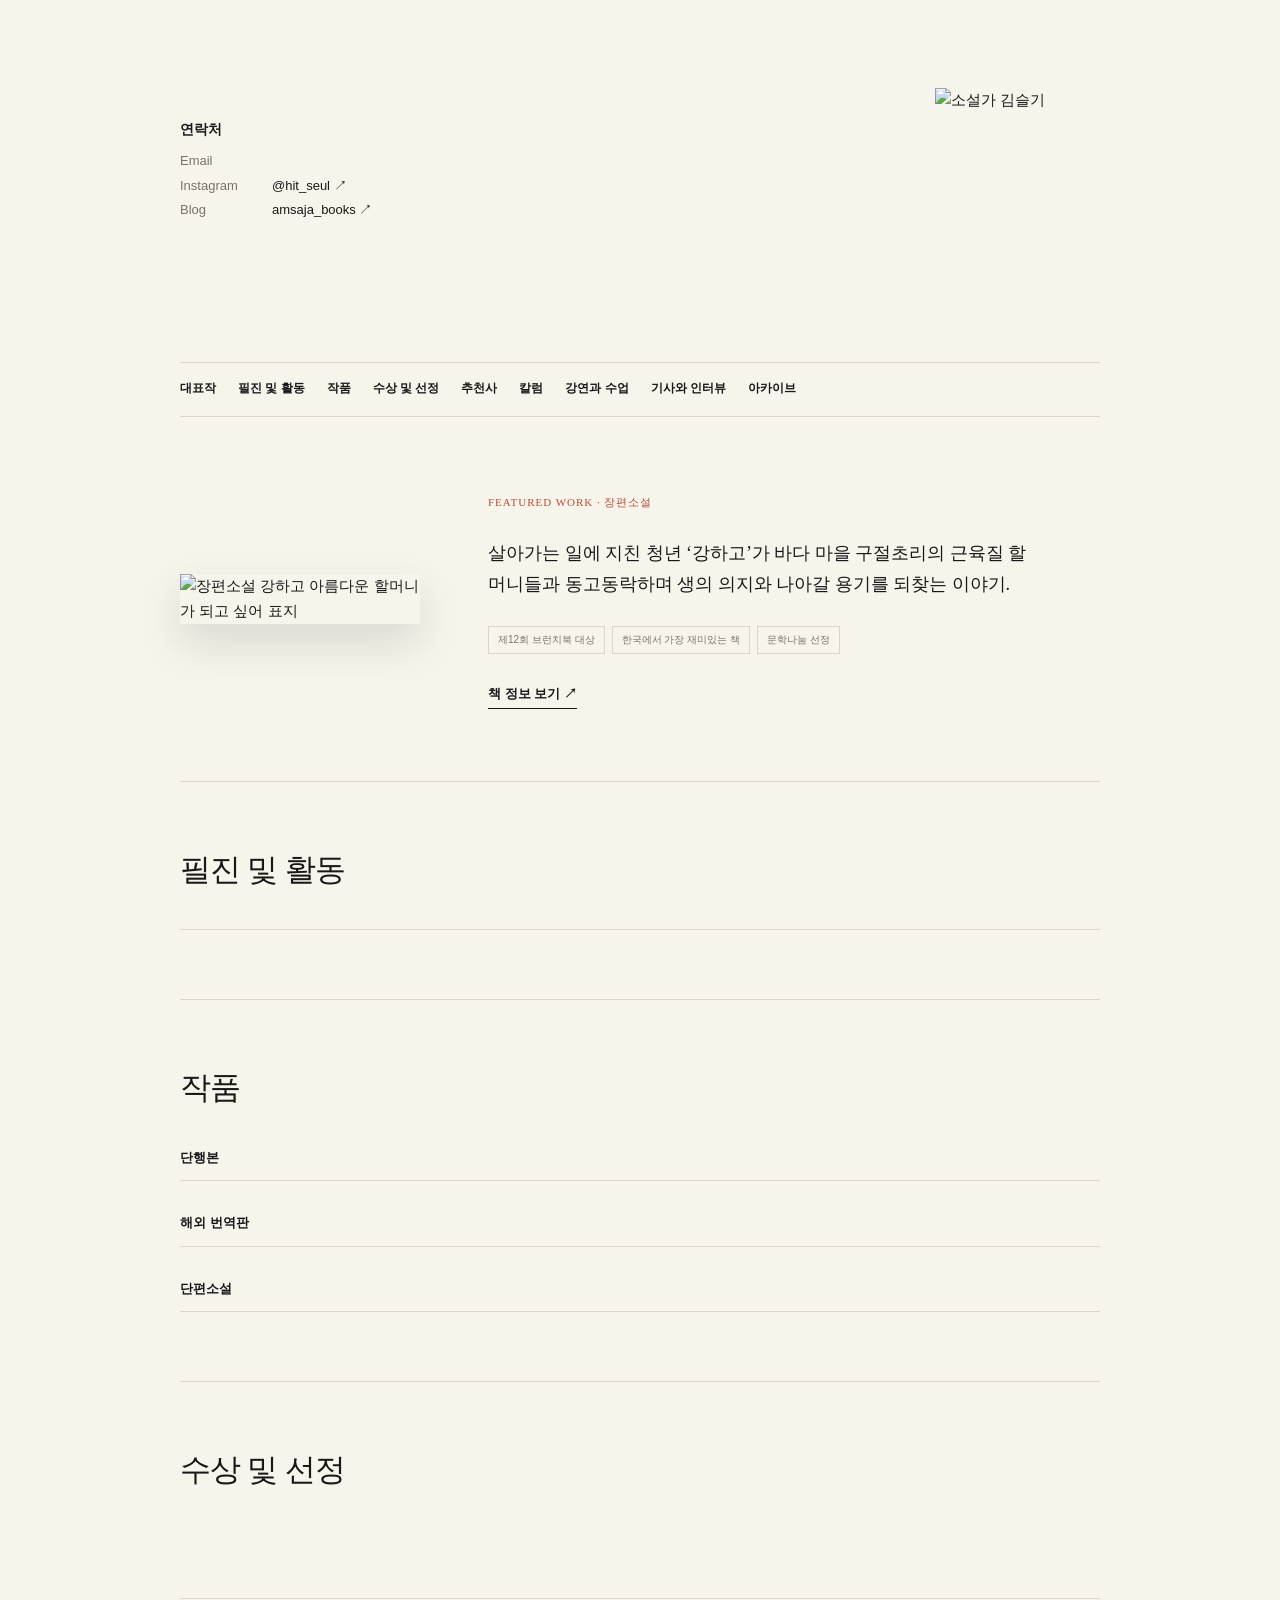
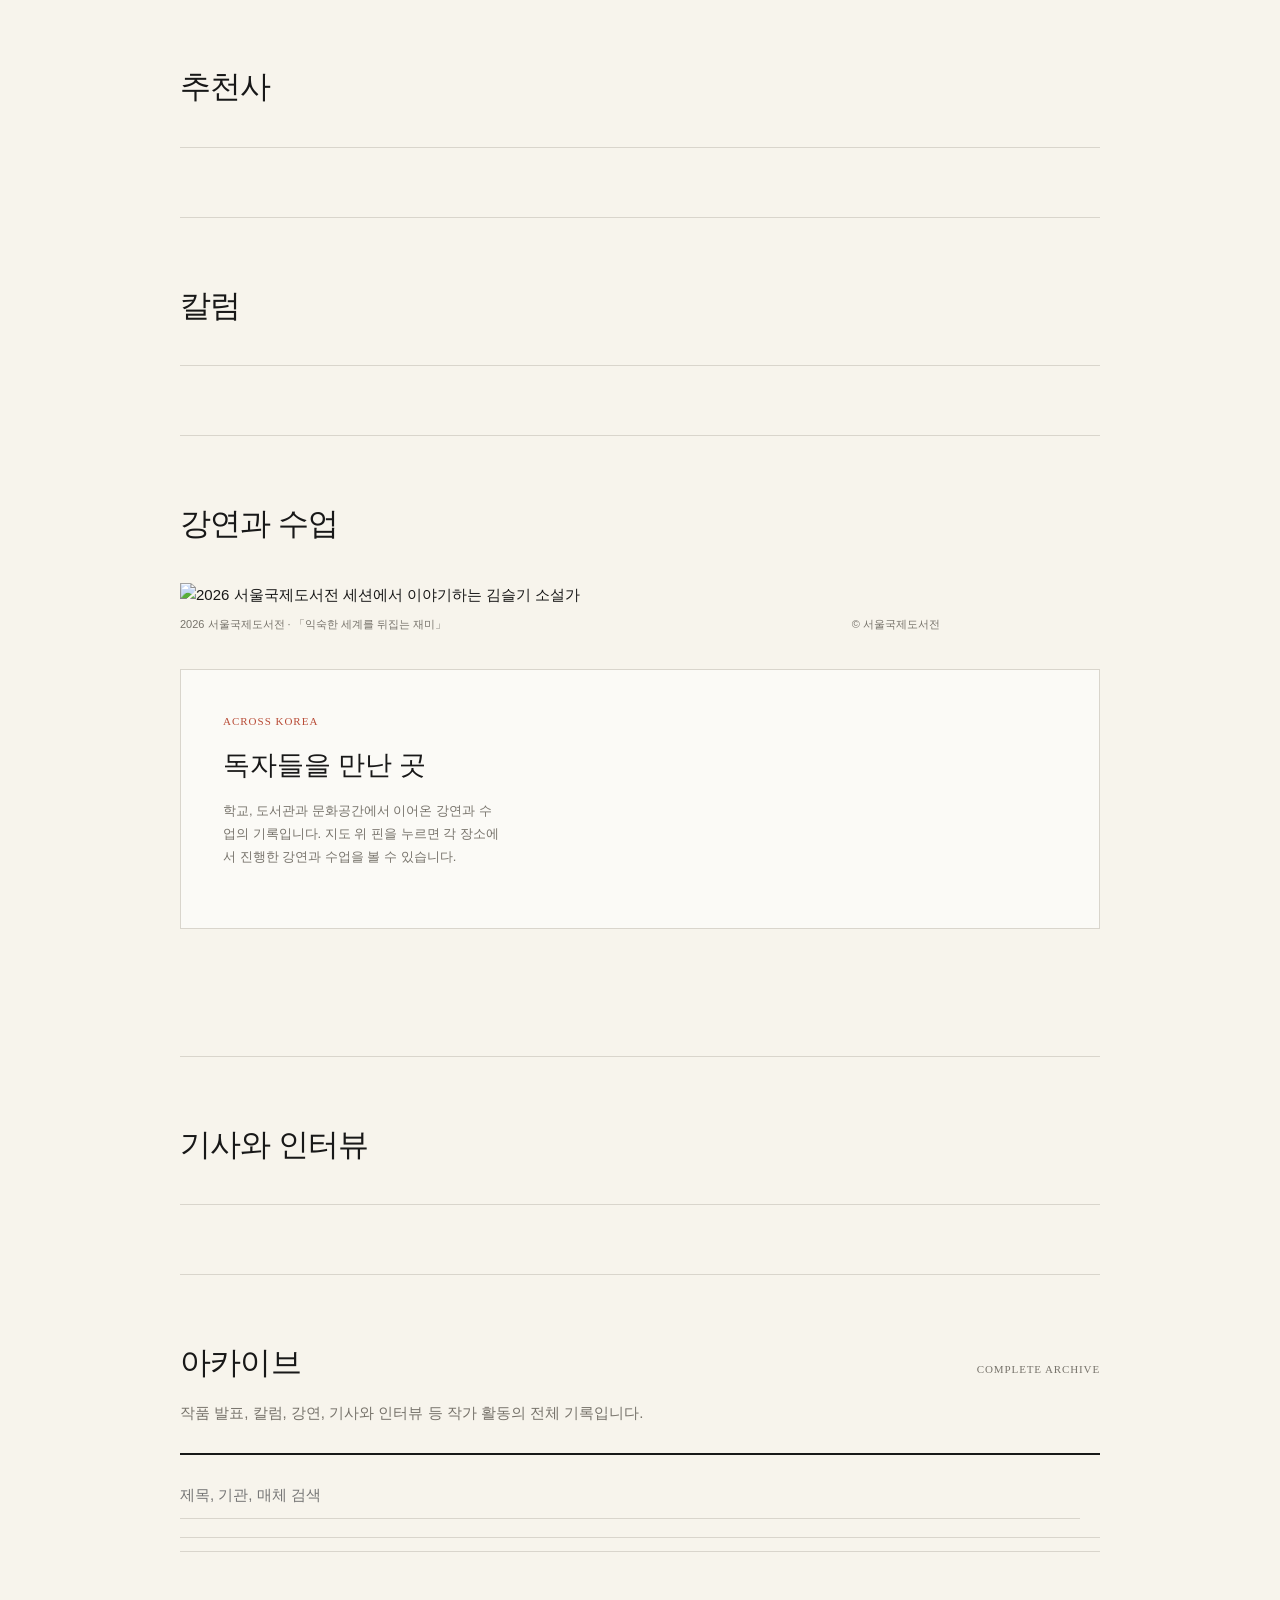
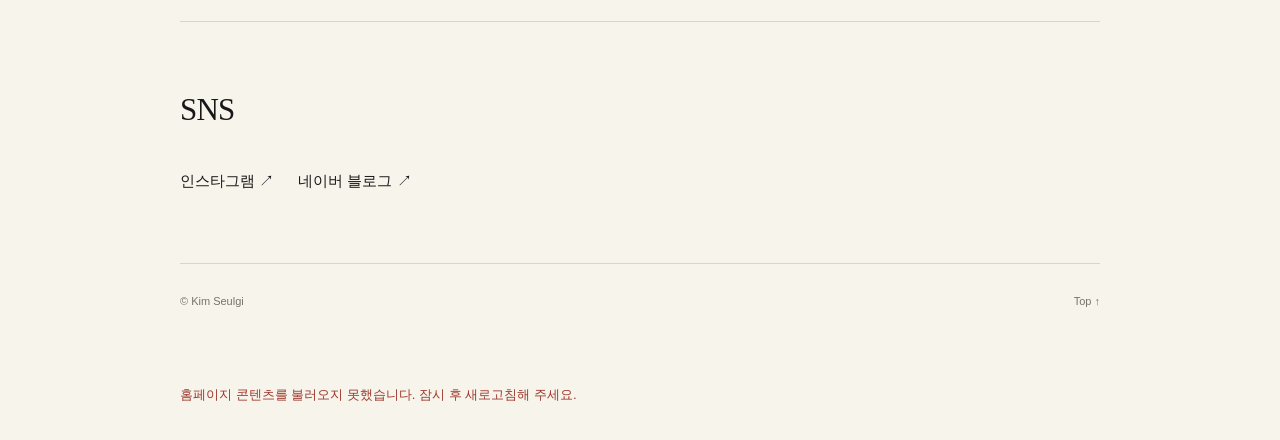
==== commit a32c776a: "Restore pre-character homepage" ====
--- a/index.html
+++ b/index.html
@@ -3,132 +3,141 @@
 <head>
   <meta charset="utf-8">
   <meta name="viewport" content="width=device-width,initial-scale=1">
-  <meta name="description" content="소설가 김슬기의 작품과 활동을 소개하는 공식 홈페이지.">
+  <meta name="description" content="소설가 김슬기 공식 홈페이지. 작품, 수상·선정, 번역, 칼럼, 강연, 기사와 인터뷰 아카이브.">
   <title>김슬기 | Kim Seulgi</title>
-  <link rel="stylesheet" href="assets/style.css?v=2026091516">
-  <link rel="stylesheet" href="assets/home.css?v=2026091516">
+  <link rel="stylesheet" href="assets/style.css?v=2026091515">
   <link rel="icon" href="assets/favicon.svg" type="image/svg+xml">
 </head>
-<body class="home-world">
-  <main class="home-shell">
-    <header class="world-header">
-      <a class="world-brand" href="#top">김슬기 <span>Kim Seulgi · Novelist</span></a>
-      <nav aria-label="주요 메뉴">
-        <a href="#featured">대표작</a>
-        <a href="#map">만난 곳</a>
-        <a href="#about">작가 소개</a>
-        <a href="#contact">연락</a>
-        <a class="archive-door" href="archive.html">기록 보관소 ↗</a>
-      </nav>
+<body>
+  <main class="site">
+    <header class="profile" id="top">
+      <div class="profile-copy">
+        <h1 id="name"></h1>
+        <p class="role" id="roles"></p>
+        <p class="summary" id="summary"></p>
+        <p class="focus" id="focus"></p>
+        <p class="location" id="location"></p>
+
+        <div class="contact-top">
+          <h2>연락처</h2>
+          <p><span>Email</span><span id="email"></span></p>
+          <p><span>Instagram</span><a id="instagram" target="_blank" rel="noopener">@hit_seul ↗</a></p>
+          <p><span>Blog</span><a id="blog" target="_blank" rel="noopener">amsaja_books ↗</a></p>
+        </div>
+      </div>
+      <figure class="profile-photo"><img src="assets/images/profile.jpg" alt="소설가 김슬기"></figure>
     </header>
 
-    <section class="world-hero" id="top">
-      <div class="hero-copy">
-        <p class="world-kicker">WELCOME TO MY STORY WORLD</p>
-        <h1>안녕하세요.<br>소설가 김슬기입니다.</h1>
-        <p id="hero-intro" class="hero-intro"></p>
-        <div class="path-buttons">
-          <a href="#featured">대표작 만나기</a>
-          <a href="archive.html">전체 기록 보기</a>
+    <nav class="section-nav" aria-label="페이지 목차">
+      <a href="#featured">대표작</a>
+      <a href="#selected">필진 및 활동</a>
+      <a href="#work">작품</a>
+      <a href="#awards">수상 및 선정</a>
+            <a href="#blurbs">추천사</a>
+      <a href="#column">칼럼</a>
+      <a href="#talks">강연과 수업</a>
+      <a href="#press">기사와 인터뷰</a>
+      <a href="#archive">아카이브</a>
+    </nav>
+
+    <section id="featured" class="featured-work">
+      <figure class="featured-cover">
+        <img src="assets/images/book-grandmother.jpg" alt="장편소설 강하고 아름다운 할머니가 되고 싶어 표지">
+      </figure>
+      <div class="featured-copy">
+        <span class="eyebrow">Featured Work · 장편소설</span>
+        <h2 id="featured-title"></h2>
+        <p id="featured-meta" class="featured-meta"></p>
+        <p class="featured-note">살아가는 일에 지친 청년 ‘강하고’가 바다 마을 구절초리의 근육질 할머니들과 동고동락하며 생의 의지와 나아갈 용기를 되찾는 이야기.</p>
+        <div class="featured-badges">
+          <span>제12회 브런치북 대상</span>
+          <span>한국에서 가장 재미있는 책</span>
+          <span>문학나눔 선정</span>
         </div>
-      </div>
-      <div class="guide-zone">
-        <div id="guide-speech" class="guide-speech" aria-live="polite">어서 오세요. 제가 이곳을 안내할게요.</div>
-        <button id="guide-character" class="guide-character" type="button" aria-label="안내 캐릭터의 다음 이야기 듣기">
-          <img src="assets/images/guide-character-v1.png" alt="책을 안고 방문자를 맞는 김슬기 작가 안내 캐릭터">
-        </button>
-        <span class="guide-hint">캐릭터를 눌러보세요</span>
+        <a id="featured-link" class="featured-link" target="_blank" rel="noopener">책 정보 보기 ↗</a>
       </div>
     </section>
 
-    <nav class="world-paths" aria-label="홈페이지 둘러보기">
-      <a href="#featured"><span>01</span><strong>책의 방</strong><small>대표작과 번역판</small></a>
-      <a href="#map"><span>02</span><strong>만남의 지도</strong><small>독자를 만난 장소</small></a>
-      <a href="#about"><span>03</span><strong>작가의 책상</strong><small>소개와 활동</small></a>
-      <a href="archive.html"><span>04</span><strong>기록 보관소</strong><small>전체 이력과 원문</small></a>
-    </nav>
-
-    <section id="featured" class="home-feature">
-      <div class="room-label"><span>01</span><p>책의 방</p></div>
-      <figure><img src="assets/images/book-grandmother.jpg" alt="강하고 아름다운 할머니가 되고 싶어 표지"></figure>
-      <div class="feature-copy">
-        <p class="world-kicker">FEATURED NOVEL</p>
-        <h2 id="featured-title"></h2>
-        <p class="feature-meta" id="featured-meta"></p>
-        <p class="feature-description">살아가는 일에 지친 청년 ‘강하고’가 바다 마을 구절초리의 근육질 할머니들과 동고동락하며 생의 의지와 나아갈 용기를 되찾는 이야기.</p>
-        <div id="book-achievements" class="book-achievements"></div>
-        <div id="translation-teaser" class="translation-teaser"></div>
-        <a id="featured-link" class="world-button" target="_blank" rel="noopener">책 정보 보기 ↗</a>
-      </div>
+    <section id="selected">
+      <h2>필진 및 활동</h2>
+      <div id="selected-list" class="rows"></div>
     </section>
 
-    <section id="map" class="home-map-section">
-      <div class="room-label"><span>02</span><p>만남의 지도</p></div>
-      <div class="map-heading">
-        <div>
-          <p class="world-kicker">MEET THE READERS</p>
-          <h2>독자들을 만난 곳</h2>
-        </div>
-        <p>지도 위 번호를 누르면 각 장소에서 진행한 강연과 수업을 볼 수 있습니다.</p>
-      </div>
-      <div class="talk-map-block home-talk-map">
+    <section id="work">
+      <h2>작품</h2>
+      <h3>단행본</h3>
+      <div id="books" class="rows"></div>
+      <h3>해외 번역판</h3>
+      <div id="translations-list" class="rows"></div>
+      <h3>단편소설</h3>
+      <div id="short-fiction" class="rows"></div>
+    </section>
+
+    <section id="awards">
+      <h2>수상 및 선정</h2>
+      <div id="awards-list" class="rows"></div>
+    </section>
+<section id="blurbs">
+      <h2>추천사</h2>
+      <div id="blurbs-list" class="rows"></div>
+    </section>
+
+    <section id="column">
+      <h2>칼럼</h2>
+      <div id="columns-list" class="rows"></div>
+    </section>
+
+    <section id="talks">
+      <h2>강연과 수업</h2>
+      <figure class="talk-photo">
+        <img src="assets/images/seoul-bookfair-2026.jpg" alt="2026 서울국제도서전 세션에서 이야기하는 김슬기 소설가">
+        <figcaption>2026 서울국제도서전 · 「익숙한 세계를 뒤집는 재미」 <span>© 서울국제도서전</span></figcaption>
+      </figure>
+      <div class="talk-map-block">
         <div class="talk-map-copy">
           <span class="eyebrow">Across Korea</span>
-          <h3>전국의 학교와 도서관으로</h3>
-          <p>작품과 소설 쓰기에 관한 이야기를 나누어 왔습니다.</p>
+          <h3>독자들을 만난 곳</h3>
+          <p>학교, 도서관과 문화공간에서 이어온 강연과 수업의 기록입니다. 지도 위 핀을 누르면 각 장소에서 진행한 강연과 수업을 볼 수 있습니다.</p>
           <div id="talk-map-legend" class="talk-map-legend"></div>
         </div>
-        <div id="talk-map" class="talk-map" aria-label="강연 장소 지도"></div>
+        <div id="talk-map" class="talk-map" aria-label="지역별 강연 활동 지도"></div>
       </div>
-      <a class="text-link" href="archive.html#talks">강연 전체 기록 보기 →</a>
+      <div id="talks-list"></div>
     </section>
 
-    <section id="about" class="home-about">
-      <div class="room-label"><span>03</span><p>작가의 책상</p></div>
-      <div class="about-card">
-        <div>
-          <p class="world-kicker">ABOUT THE AUTHOR</p>
-          <h2>김슬기</h2>
-          <p id="about-copy"></p>
-        </div>
-        <div class="activity-note">
-          <span>현재 활동</span>
-          <strong id="current-activity"></strong>
-          <a href="archive.html#awards">수상·선정 기록 보기 →</a>
-        </div>
-      </div>
+    <section id="press">
+      <h2>기사와 인터뷰</h2>
+      <div id="press-list" class="rows press-rows"></div>
     </section>
 
-    <section id="contact" class="home-contact">
-      <div class="room-label"><span>04</span><p>편지를 보내는 곳</p></div>
-      <div class="mailbox-copy">
-        <p class="world-kicker">WRITE TO THE AUTHOR</p>
-        <h2>작가에게 편지를 보내주세요.</h2>
-        <p>독후감과 응원은 독자의 우체통으로, 강연·출판·인터뷰·협업 제안은 업무 문의로 보내주세요.</p>
+    <section id="archive" class="archive-section">
+      <div class="section-heading">
+        <h2>아카이브</h2>
+        <span>Complete Archive</span>
       </div>
-      <div class="mailbox-actions">
-        <a id="reader-mail" href="#"><span>독자의 우체통</span><small>감상과 응원 보내기</small></a>
-        <a id="work-mail" href="#"><span>강연·협업 문의</span><small>업무 메일 보내기</small></a>
+      <p class="archive-intro">작품 발표, 칼럼, 강연, 기사와 인터뷰 등 작가 활동의 전체 기록입니다.</p>
+      <div class="archive-tools">
+        <label class="archive-search">
+          <span class="sr-only">아카이브 검색</span>
+          <input id="archive-query" type="search" placeholder="제목, 기관, 매체 검색" autocomplete="off">
+        </label>
+        <div id="archive-filters" class="archive-filters" aria-label="분야 선택"></div>
       </div>
-      <p class="publish-note">독자 메모는 동의한 내용에 한해 선별하여 홈페이지에 소개할 수 있습니다.</p>
+      <p id="archive-status" class="archive-status" aria-live="polite"></p>
+      <div id="archive-list" class="archive-list"></div>
     </section>
 
-    <section class="archive-gate">
-      <img src="assets/images/guide-character-v1.png" alt="" aria-hidden="true">
-      <div>
-        <p class="world-kicker">COMPLETE ARCHIVE</p>
-        <h2>더 많은 기록은<br>보관소에 있습니다.</h2>
-        <p>작품, 번역, 수상과 선정, 칼럼, 강연, 기사와 인터뷰의 전체 기록과 원문 링크를 확인할 수 있습니다.</p>
-        <a class="world-button dark" href="archive.html">기록 보관소 들어가기 →</a>
-      </div>
+    <section id="social">
+      <h2>SNS</h2>
+      <p class="social-links"><a id="social-instagram" target="_blank" rel="noopener">인스타그램 ↗</a><a id="social-blog" target="_blank" rel="noopener">네이버 블로그 ↗</a></p>
     </section>
 
-    <footer class="world-footer">
+    <footer>
       <span>© Kim Seulgi</span>
       <span id="updated"></span>
-      <a href="#top">처음으로 ↑</a>
+      <a href="#top">Top ↑</a>
     </footer>
   </main>
-  <script src="assets/home.js?v=2026091516"></script>
+  <script src="assets/app.js?v=2026091515"></script>
 </body>
 </html>
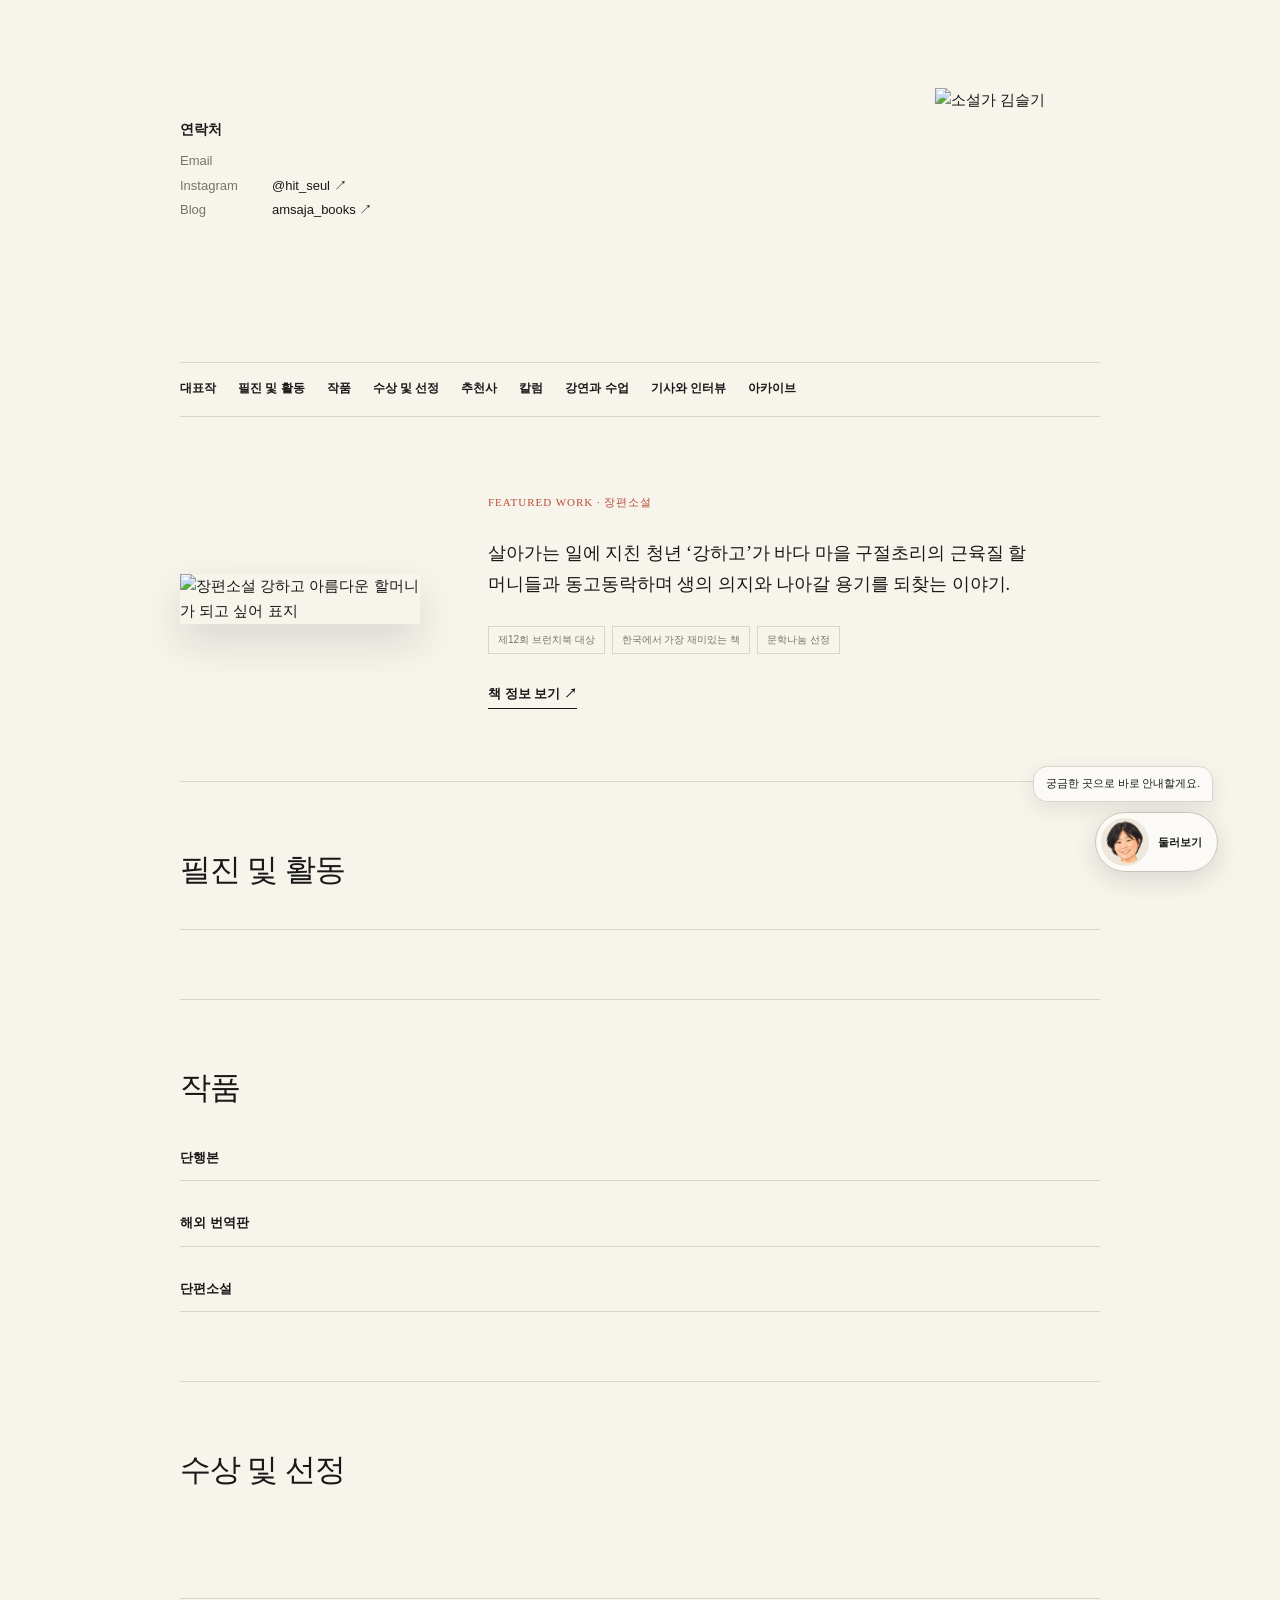
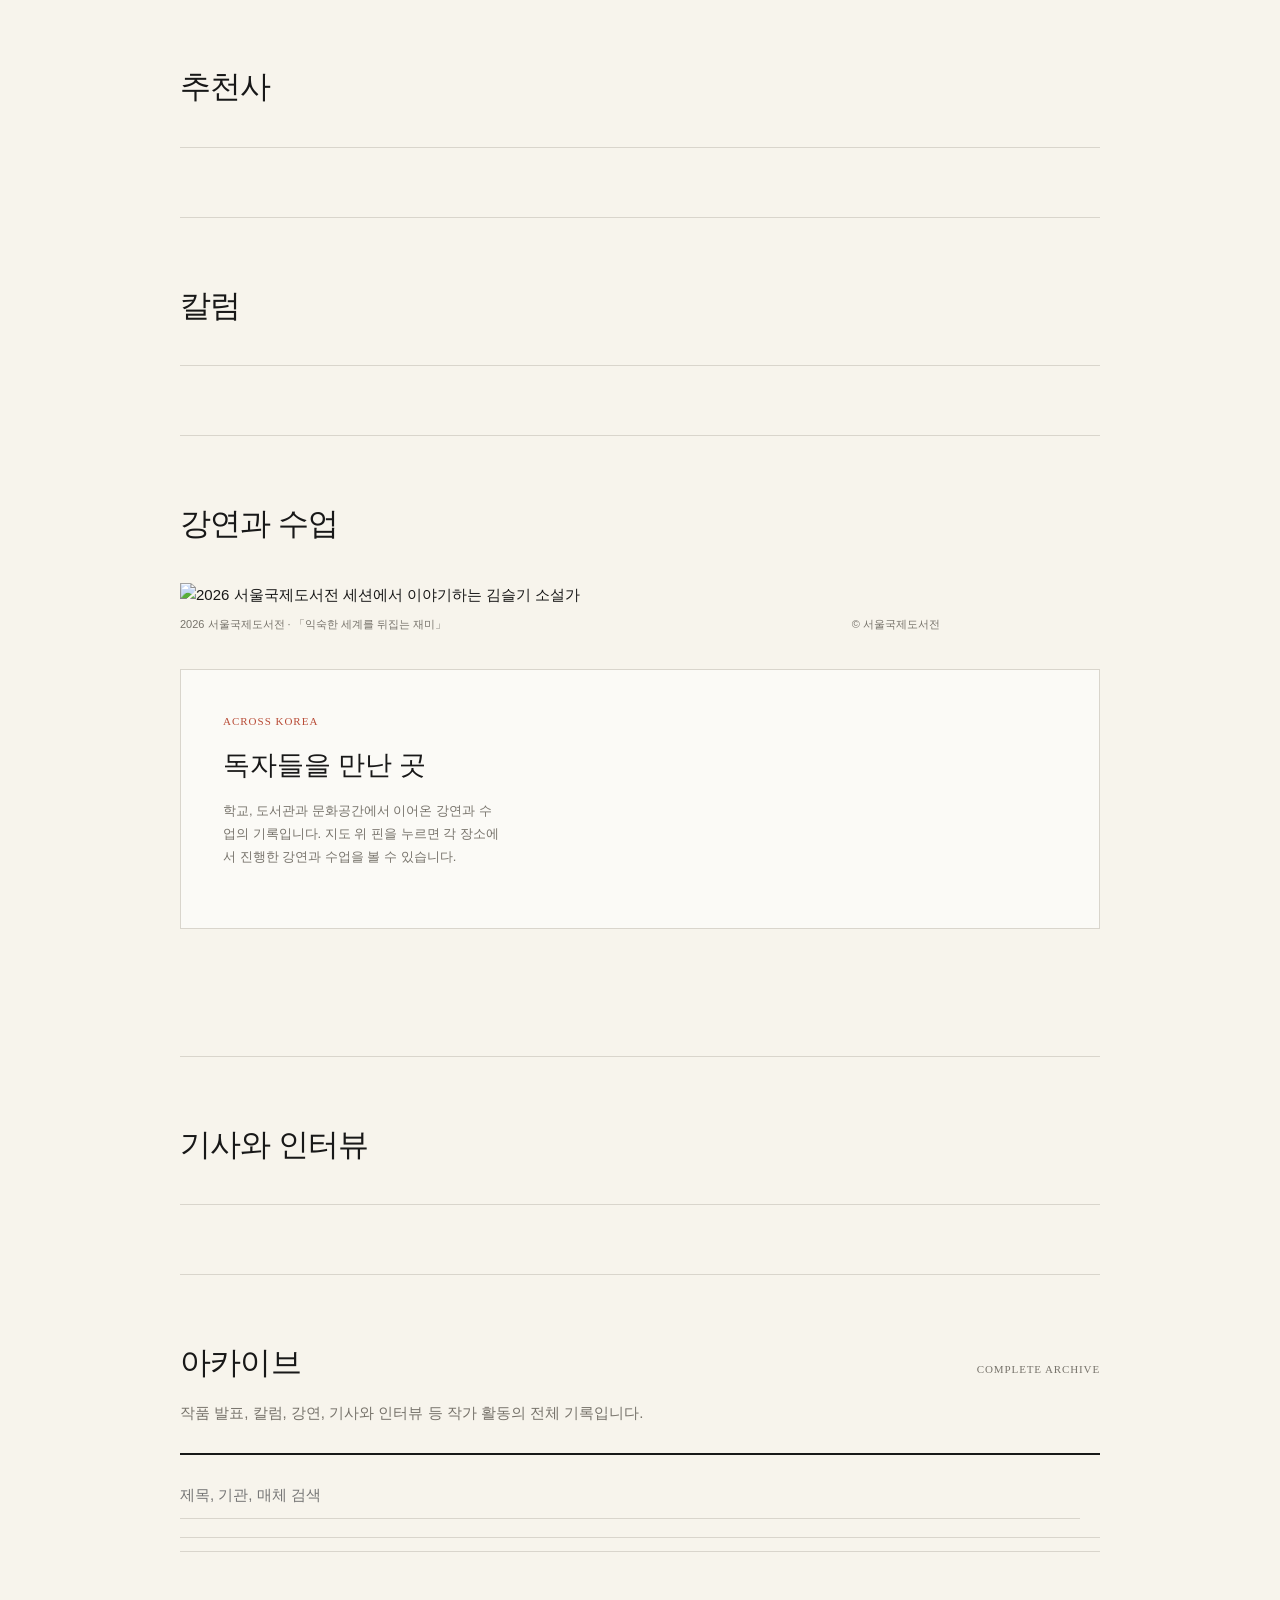
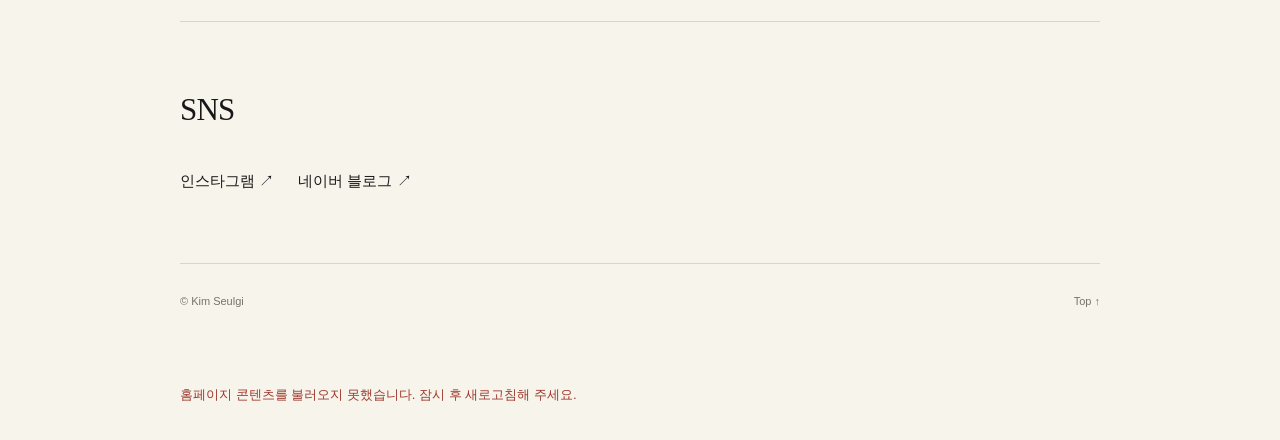
==== commit 3b85ee54: "Add face guide floating navigation" ====
--- a/index.html
+++ b/index.html
@@ -5,7 +5,7 @@
   <meta name="viewport" content="width=device-width,initial-scale=1">
   <meta name="description" content="소설가 김슬기 공식 홈페이지. 작품, 수상·선정, 번역, 칼럼, 강연, 기사와 인터뷰 아카이브.">
   <title>김슬기 | Kim Seulgi</title>
-  <link rel="stylesheet" href="assets/style.css?v=2026091515">
+  <link rel="stylesheet" href="assets/style.css?v=2026091517">
   <link rel="icon" href="assets/favicon.svg" type="image/svg+xml">
 </head>
 <body>
@@ -138,6 +138,30 @@
       <a href="#top">Top ↑</a>
     </footer>
   </main>
-  <script src="assets/app.js?v=2026091515"></script>
+  <aside class="floating-guide" aria-label="빠른 이동">
+    <p id="guide-tip" class="guide-tip" role="status">궁금한 곳으로 바로 안내할게요.</p>
+    <div id="guide-menu" class="guide-menu" hidden>
+      <div class="guide-menu-head">
+        <span>어디로 갈까요?</span>
+        <button id="guide-close" type="button" aria-label="빠른 이동 메뉴 닫기">×</button>
+      </div>
+      <nav aria-label="카테고리 바로가기">
+        <a href="#featured">대표작</a>
+        <a href="#work">작품</a>
+        <a href="#selected">필진 및 활동</a>
+        <a href="#awards">수상·선정</a>
+        <a href="#talks">강연 지도</a>
+        <a href="#column">칼럼</a>
+        <a href="#press">기사·인터뷰</a>
+        <a href="#archive">전체 아카이브</a>
+        <a href="#top">연락처</a>
+      </nav>
+    </div>
+    <button id="guide-toggle" class="guide-toggle" type="button" aria-expanded="false" aria-controls="guide-menu" aria-label="빠른 이동 메뉴 열기">
+      <img src="assets/images/guide-face-v2.png" alt="" aria-hidden="true">
+      <span>둘러보기</span>
+    </button>
+  </aside>
+  <script src="assets/app.js?v=2026091517"></script>
 </body>
 </html>
--- a/assets/style.css
+++ b/assets/style.css
@@ -621,3 +621,118 @@
   .venue-index{grid-template-columns:1fr}
   .map-stage svg{max-height:440px}
 }
+
+
+/* Face guide quick navigation */
+.floating-guide{
+  position:fixed;
+  z-index:100;
+  right:max(24px,calc((100vw - var(--max))/2 - 118px));
+  bottom:28px;
+  display:flex;
+  flex-direction:column;
+  align-items:flex-end;
+  gap:10px;
+}
+.guide-toggle{
+  display:flex;
+  align-items:center;
+  gap:9px;
+  min-height:58px;
+  padding:5px 15px 5px 5px;
+  border:1px solid #c9c3b7;
+  border-radius:32px;
+  background:rgba(251,250,246,.96);
+  color:var(--ink);
+  box-shadow:0 8px 26px rgba(24,24,24,.13);
+  cursor:pointer;
+  font:inherit;
+  font-size:11px;
+  font-weight:700;
+  backdrop-filter:blur(8px);
+}
+.guide-toggle img{
+  display:block;
+  width:48px;
+  height:48px;
+  object-fit:cover;
+  border-radius:50%;
+  background:#eee8dc;
+}
+.guide-toggle:hover{border-color:var(--ink)}
+.guide-toggle:focus-visible,.guide-menu a:focus-visible,.guide-menu button:focus-visible{
+  outline:2px solid var(--accent);
+  outline-offset:3px;
+}
+.guide-tip{
+  max-width:210px;
+  margin:0 5px 0 0;
+  padding:9px 12px;
+  border:1px solid var(--line);
+  border-radius:14px 14px 3px 14px;
+  background:var(--paper);
+  box-shadow:0 7px 22px rgba(24,24,24,.09);
+  font-family:Georgia,"Noto Serif KR",serif;
+  font-size:11px;
+  line-height:1.45;
+  transition:opacity .25s ease,transform .25s ease;
+}
+.guide-tip.is-hidden{opacity:0;transform:translateY(5px);pointer-events:none}
+.guide-menu{
+  width:224px;
+  padding:14px;
+  border:1px solid #c9c3b7;
+  background:rgba(251,250,246,.98);
+  box-shadow:0 14px 42px rgba(24,24,24,.16);
+  backdrop-filter:blur(10px);
+}
+.guide-menu[hidden]{display:none}
+.guide-menu-head{
+  display:flex;
+  align-items:center;
+  justify-content:space-between;
+  padding:0 2px 10px;
+  border-bottom:1px solid var(--line);
+  font-family:Georgia,"Noto Serif KR",serif;
+  font-size:13px;
+}
+.guide-menu-head button{
+  padding:0 3px;
+  border:0;
+  background:transparent;
+  color:var(--muted);
+  cursor:pointer;
+  font-size:20px;
+  line-height:1;
+}
+.guide-menu nav{display:grid;grid-template-columns:1fr 1fr;padding-top:7px}
+.guide-menu a{
+  padding:8px 5px;
+  color:var(--muted);
+  font-size:11px;
+  font-weight:600;
+}
+.guide-menu a:hover,.guide-menu a.active{color:var(--accent);text-decoration:none}
+@media(max-width:700px){
+  body{padding-bottom:76px}
+  .floating-guide{right:16px;bottom:14px}
+  .guide-toggle{min-height:54px;padding:4px;border-radius:50%}
+  .guide-toggle img{width:48px;height:48px}
+  .guide-toggle span{position:absolute;width:1px;height:1px;overflow:hidden;clip:rect(0,0,0,0)}
+  .guide-tip{margin-right:0}
+  .guide-menu{
+    position:fixed;
+    right:12px;
+    bottom:78px;
+    width:min(340px,calc(100vw - 24px));
+    max-height:min(520px,calc(100vh - 108px));
+    overflow:auto;
+    padding:17px;
+    border-radius:18px;
+  }
+  .guide-menu nav{grid-template-columns:1fr 1fr}
+  .guide-menu a{padding:11px 7px;font-size:12px}
+}
+@media(prefers-reduced-motion:reduce){
+  .guide-tip{transition:none}
+}
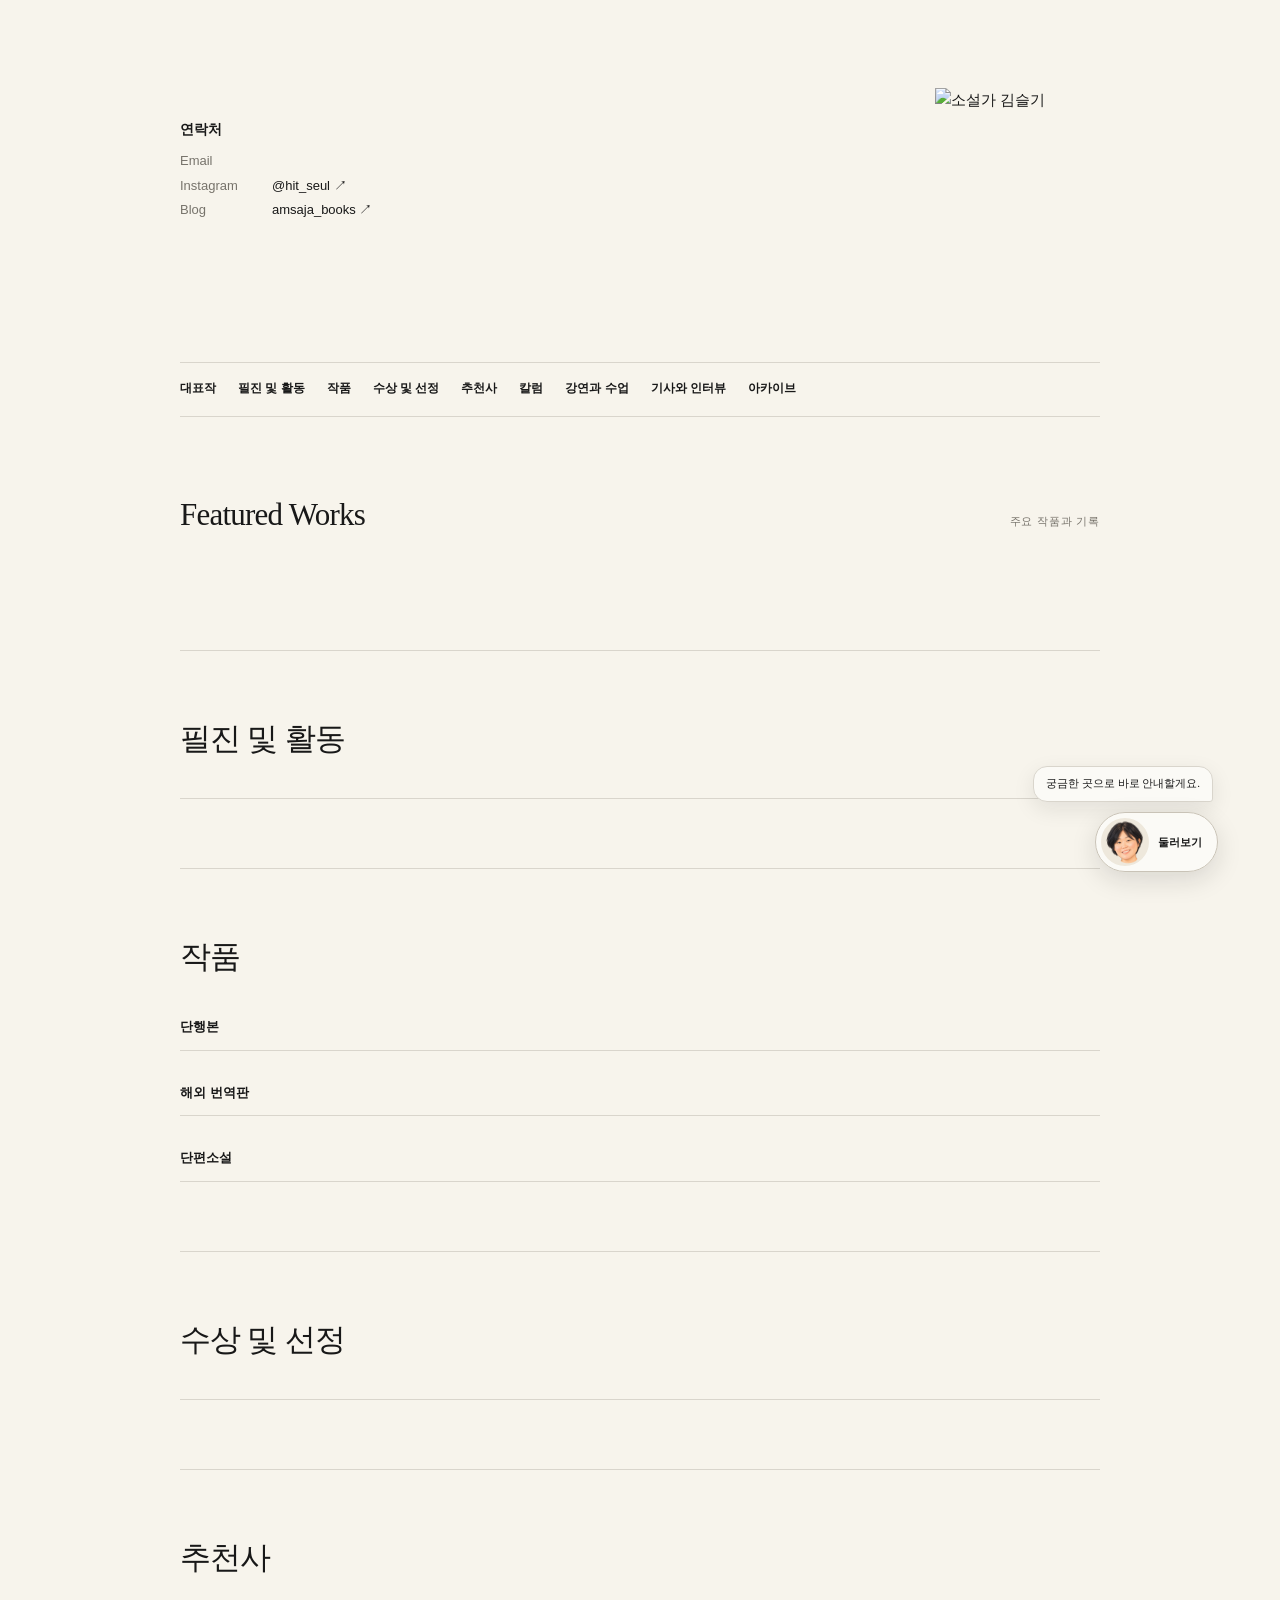
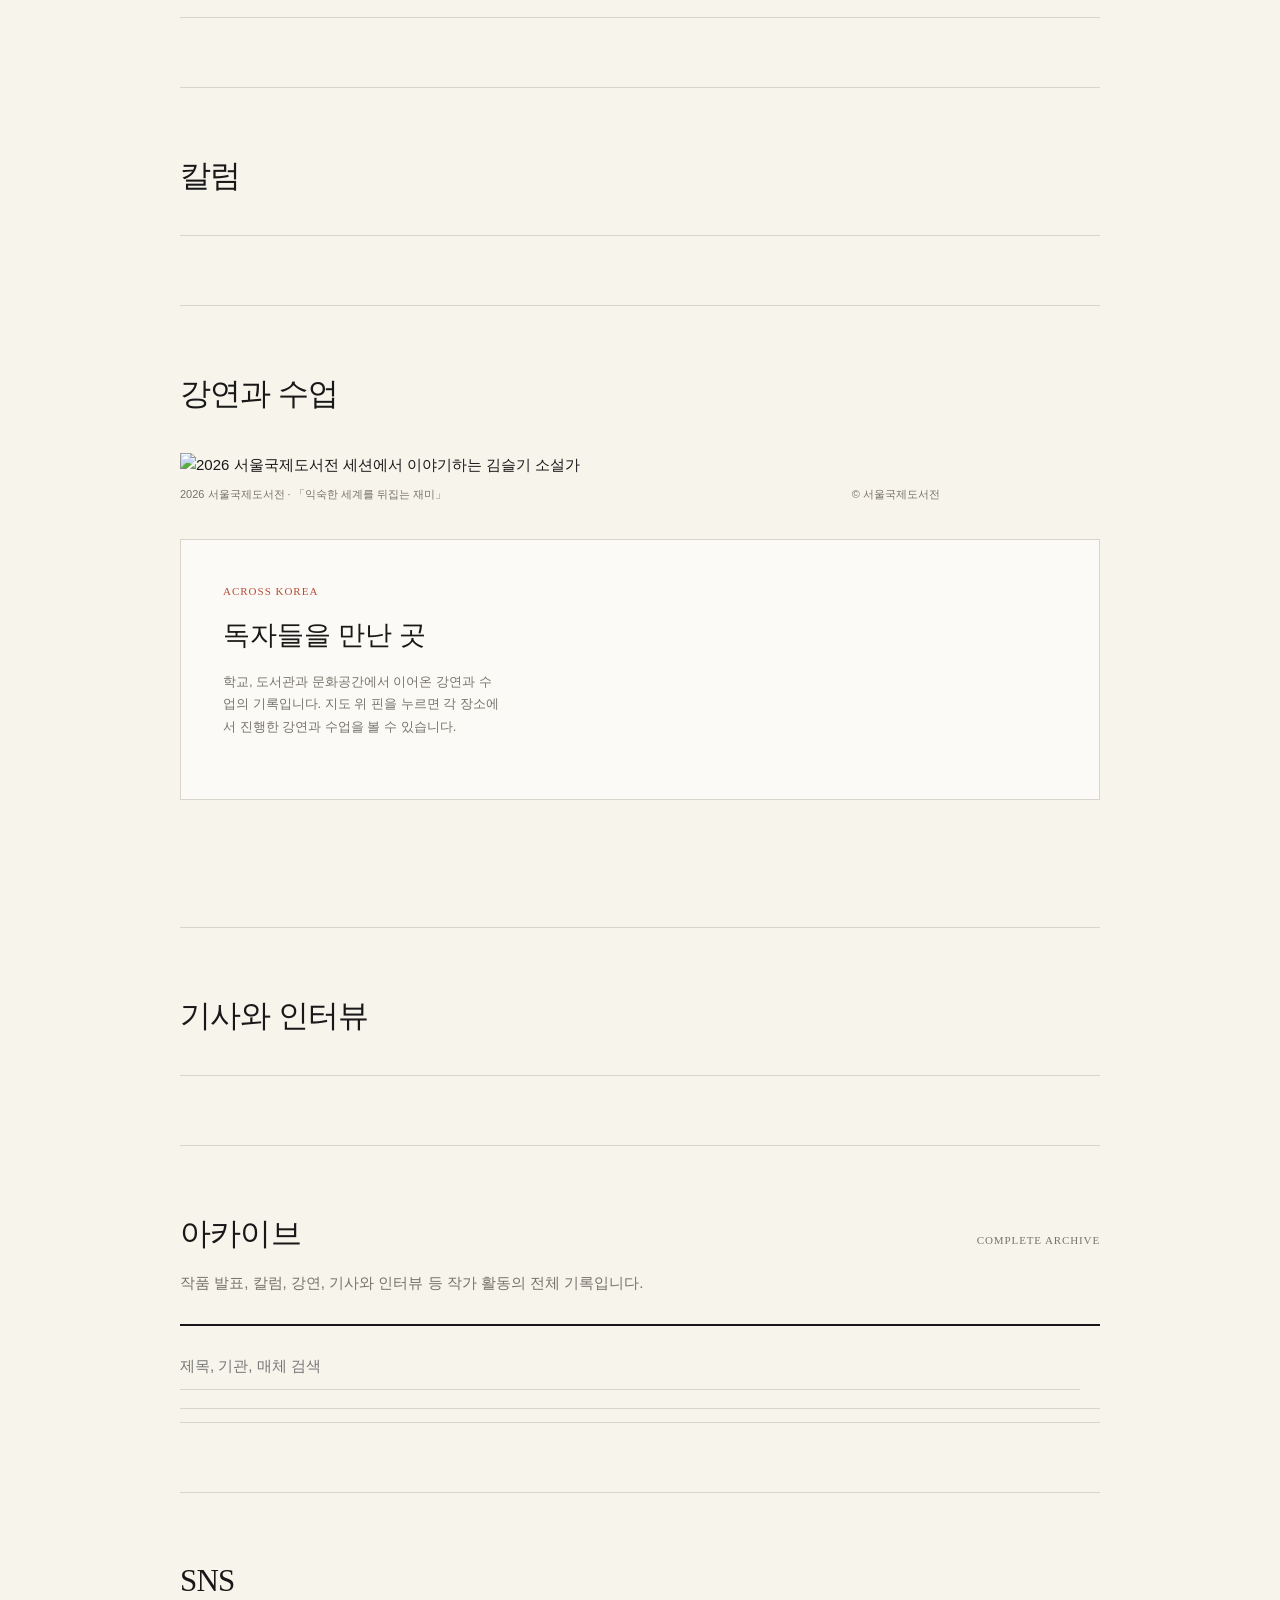
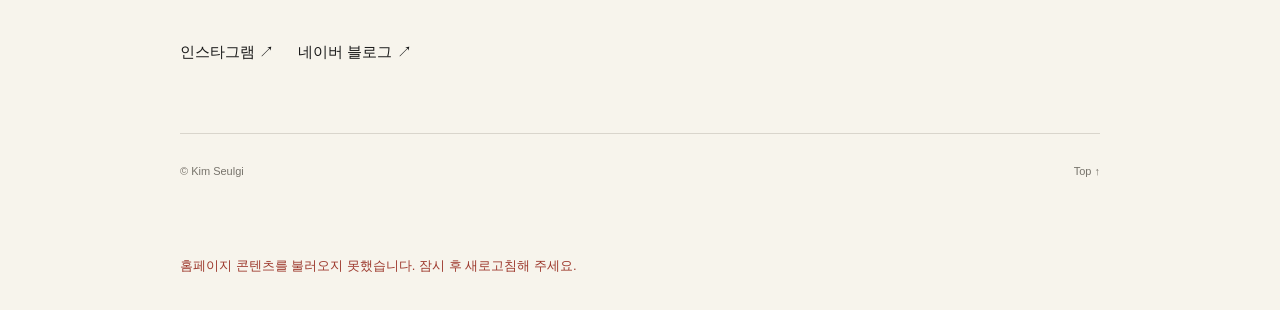
==== commit 19320c2d: "Organize featured works around each book" ====
--- a/index.html
+++ b/index.html
@@ -5,7 +5,7 @@
   <meta name="viewport" content="width=device-width,initial-scale=1">
   <meta name="description" content="소설가 김슬기 공식 홈페이지. 작품, 수상·선정, 번역, 칼럼, 강연, 기사와 인터뷰 아카이브.">
   <title>김슬기 | Kim Seulgi</title>
-  <link rel="stylesheet" href="assets/style.css?v=2026091517">
+  <link rel="stylesheet" href="assets/style.css?v=2026091518">
   <link rel="icon" href="assets/favicon.svg" type="image/svg+xml">
 </head>
 <body>
@@ -40,22 +40,12 @@
       <a href="#archive">아카이브</a>
     </nav>
 
-    <section id="featured" class="featured-work">
-      <figure class="featured-cover">
-        <img src="assets/images/book-grandmother.jpg" alt="장편소설 강하고 아름다운 할머니가 되고 싶어 표지">
-      </figure>
-      <div class="featured-copy">
-        <span class="eyebrow">Featured Work · 장편소설</span>
-        <h2 id="featured-title"></h2>
-        <p id="featured-meta" class="featured-meta"></p>
-        <p class="featured-note">살아가는 일에 지친 청년 ‘강하고’가 바다 마을 구절초리의 근육질 할머니들과 동고동락하며 생의 의지와 나아갈 용기를 되찾는 이야기.</p>
-        <div class="featured-badges">
-          <span>제12회 브런치북 대상</span>
-          <span>한국에서 가장 재미있는 책</span>
-          <span>문학나눔 선정</span>
-        </div>
-        <a id="featured-link" class="featured-link" target="_blank" rel="noopener">책 정보 보기 ↗</a>
+    <section id="featured" class="featured-works">
+      <div class="section-heading featured-heading">
+        <h2>Featured Works</h2>
+        <span>주요 작품과 기록</span>
       </div>
+      <div id="featured-list"></div>
     </section>
 
     <section id="selected">
@@ -162,6 +152,6 @@
       <span>둘러보기</span>
     </button>
   </aside>
-  <script src="assets/app.js?v=2026091517"></script>
+  <script src="assets/app.js?v=2026091518"></script>
 </body>
 </html>
--- a/assets/style.css
+++ b/assets/style.css
@@ -736,3 +736,68 @@
 @media(prefers-reduced-motion:reduce){
   .guide-tip{transition:none}
 }
+
+
+/* Book-centered featured works */
+.featured-works{padding:72px 0}
+.featured-heading{margin-bottom:38px}
+#featured-list{display:grid;gap:0}
+.featured-entry{
+  display:grid;
+  grid-template-columns:240px minmax(0,1fr);
+  gap:68px;
+  align-items:start;
+  padding:0 0 72px;
+}
+.featured-entry+.featured-entry{
+  padding-top:72px;
+  border-top:1px solid var(--line);
+}
+.featured-entry:last-child{padding-bottom:0}
+.featured-entry .featured-copy h3{
+  margin:13px 0 7px;
+  font-family:Georgia,"Noto Serif KR",serif;
+  font-size:clamp(31px,4.2vw,48px);
+  line-height:1.28;
+  font-weight:500;
+  letter-spacing:-.04em;
+}
+.featured-records{margin:28px 0 22px}
+.featured-records h4,.featured-editions h4{
+  margin:0 0 8px;
+  color:var(--muted);
+  font-size:10px;
+  letter-spacing:.06em;
+}
+.featured-records ul{
+  margin:0;
+  padding:0;
+  border-top:1px solid var(--line);
+  list-style:none;
+}
+.featured-records li{
+  display:grid;
+  grid-template-columns:42px minmax(0,1fr) auto;
+  gap:10px;
+  padding:8px 0;
+  border-bottom:1px solid var(--line);
+  font-size:11px;
+}
+.featured-records time{color:var(--muted);font-family:Georgia,serif}
+.featured-records strong{color:var(--accent);font-size:10px}
+.featured-editions{margin:0 0 24px}
+.featured-editions p{margin:0;color:var(--muted);font-size:11px;line-height:1.9}
+.featured-editions a:after{content:" ↗";color:var(--accent)}
+#awards-list{border-top:1px solid var(--line)}
+@media(max-width:700px){
+  .featured-works{padding:52px 0}
+  .featured-entry{grid-template-columns:112px minmax(0,1fr);gap:24px;padding-bottom:52px}
+  .featured-entry+.featured-entry{padding-top:52px}
+  .featured-entry .featured-copy h3{font-size:27px}
+  .featured-records{grid-column:1/3}
+  .featured-records li{grid-template-columns:36px minmax(0,1fr) auto;gap:7px}
+}
+@media(max-width:480px){
+  .featured-entry{grid-template-columns:88px minmax(0,1fr);gap:18px}
+  .featured-entry .featured-note{grid-column:1/3}
+}
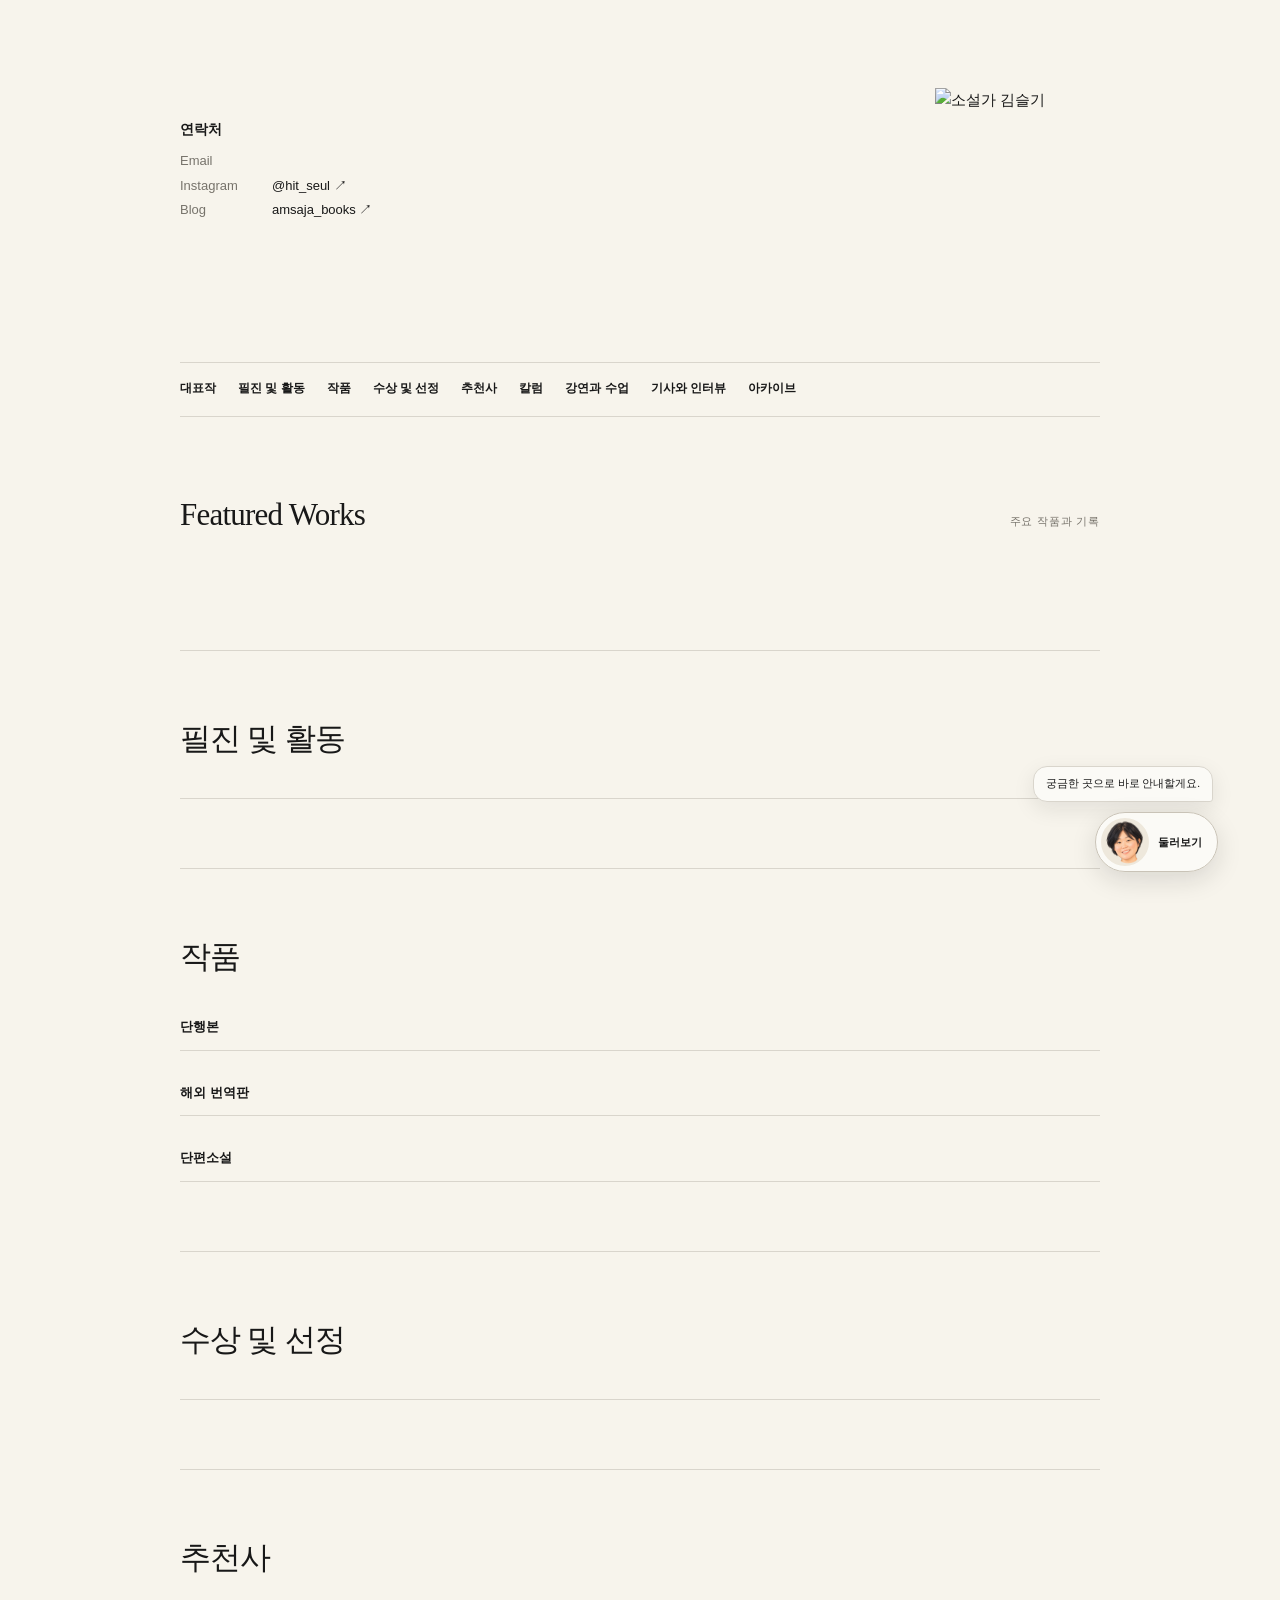
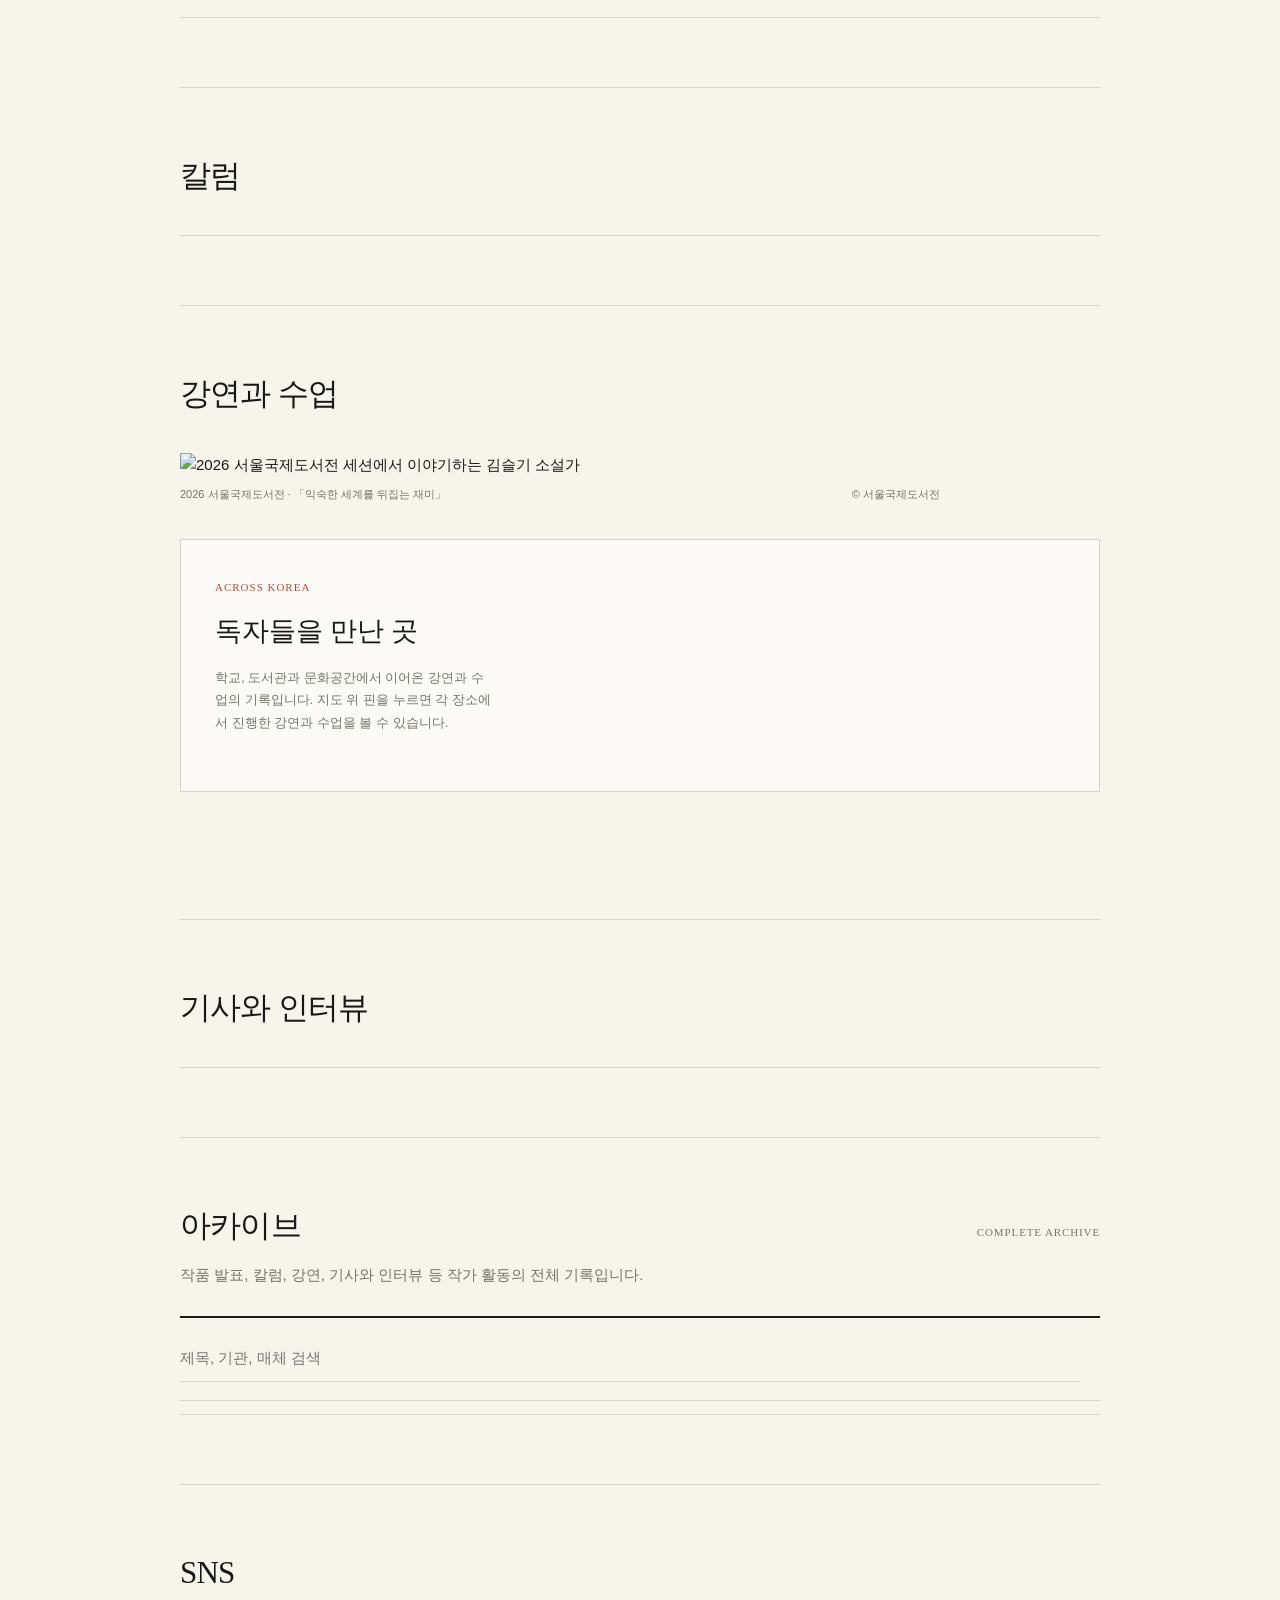
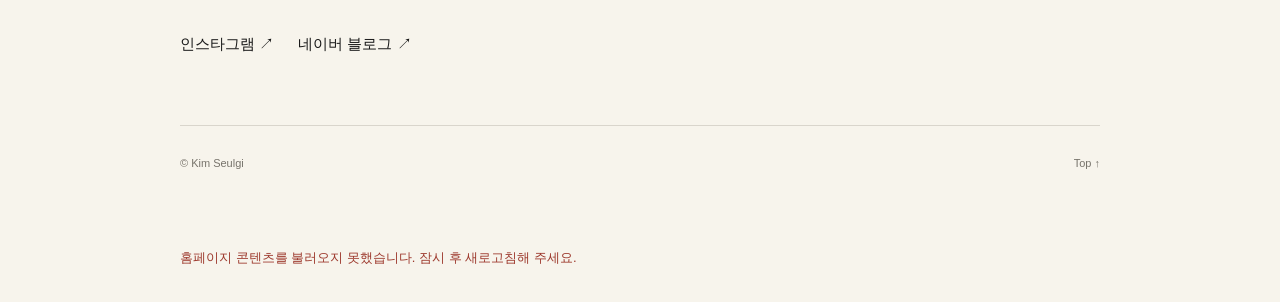
==== commit 0edd6247: "Redesign lecture map with metro inset" ====
--- a/index.html
+++ b/index.html
@@ -5,7 +5,7 @@
   <meta name="viewport" content="width=device-width,initial-scale=1">
   <meta name="description" content="소설가 김슬기 공식 홈페이지. 작품, 수상·선정, 번역, 칼럼, 강연, 기사와 인터뷰 아카이브.">
   <title>김슬기 | Kim Seulgi</title>
-  <link rel="stylesheet" href="assets/style.css?v=2026091518">
+  <link rel="stylesheet" href="assets/style.css?v=2026103002">
   <link rel="icon" href="assets/favicon.svg" type="image/svg+xml">
 </head>
 <body>
@@ -152,6 +152,6 @@
       <span>둘러보기</span>
     </button>
   </aside>
-  <script src="assets/app.js?v=2026091518"></script>
+  <script src="assets/app.js?v=2026103002"></script>
 </body>
 </html>
--- a/assets/style.css
+++ b/assets/style.css
@@ -801,3 +801,230 @@
   .featured-entry{grid-template-columns:88px minmax(0,1fr);gap:18px}
   .featured-entry .featured-note{grid-column:1/3}
 }
+
+
+/* Translation cover cards */
+.featured-editions{margin:4px 0 26px}
+.featured-edition-grid{
+  display:grid;
+  grid-template-columns:repeat(2,minmax(0,1fr));
+  gap:10px;
+}
+.featured-edition-card{
+  display:grid;
+  grid-template-columns:70px minmax(0,1fr);
+  gap:12px;
+  align-items:center;
+  min-width:0;
+  padding:10px;
+  border:1px solid var(--line);
+  background:var(--paper);
+  text-decoration:none;
+  transition:border-color .2s ease,transform .2s ease;
+}
+.featured-edition-card:hover{
+  border-color:var(--ink);
+  transform:translateY(-2px);
+  text-decoration:none;
+}
+.featured-edition-cover{
+  display:grid;
+  place-items:center;
+  width:70px;
+  aspect-ratio:3/4;
+  overflow:hidden;
+  background:#f2eee5;
+}
+.featured-edition-cover img{
+  display:block;
+  width:100%;
+  height:100%;
+  object-fit:contain;
+}
+.featured-edition-info{display:block;min-width:0}
+.featured-edition-info strong{
+  display:block;
+  margin-bottom:4px;
+  color:var(--accent);
+  font-size:10px;
+}
+.featured-edition-info>span{
+  display:-webkit-box;
+  overflow:hidden;
+  font-family:Georgia,"Noto Serif KR",serif;
+  font-size:11px;
+  line-height:1.45;
+  -webkit-box-orient:vertical;
+  -webkit-line-clamp:3;
+}
+.featured-edition-info small{
+  display:block;
+  margin-top:6px;
+  color:var(--muted);
+  font-size:9px;
+  line-height:1.45;
+}
+.featured-edition-card[href] .featured-edition-info small:after{
+  content:" ↗";
+  color:var(--accent);
+}
+@media(max-width:700px){
+  .featured-edition-grid{
+    display:flex;
+    gap:8px;
+    overflow-x:auto;
+    padding:0 0 7px;
+    scroll-snap-type:x proximity;
+    -webkit-overflow-scrolling:touch;
+  }
+  .featured-edition-card{
+    flex:0 0 230px;
+    grid-template-columns:62px minmax(0,1fr);
+    scroll-snap-align:start;
+  }
+  .featured-edition-cover{width:62px}
+}
+
+
+/* Dual-scale lecture map */
+.talk-map-block{
+  grid-template-columns:minmax(250px,.68fr) minmax(0,1.32fr);
+  gap:38px;
+  align-items:start;
+  padding:34px;
+}
+.talk-map-copy{position:sticky;top:24px}
+.map-panels{
+  display:grid;
+  grid-template-columns:minmax(170px,.72fr) minmax(280px,1.28fr);
+  gap:10px;
+}
+.map-panel{
+  min-width:0;
+  border:1px solid var(--line);
+  background:#f8f5ee;
+}
+.map-panel-heading{
+  display:flex;
+  align-items:baseline;
+  justify-content:space-between;
+  gap:10px;
+  padding:11px 13px;
+  border-bottom:1px solid var(--line);
+}
+.map-panel-heading strong{
+  font-family:Georgia,"Noto Serif KR",serif;
+  font-size:13px;
+  font-weight:600;
+}
+.map-panel-heading span{color:var(--muted);font-size:9px}
+.map-panel svg{display:block;width:100%;height:auto}
+.national-panel .korea-shape{
+  fill:#ebe6db;
+  stroke:#aaa296;
+  stroke-width:1.7;
+  vector-effect:non-scaling-stroke;
+}
+.metro-land{
+  fill:#ebe6db;
+  stroke:#b8b0a4;
+  stroke-width:1.5;
+  vector-effect:non-scaling-stroke;
+}
+.metro-river{
+  fill:none;
+  stroke:#c9d5d3;
+  stroke-width:5;
+  stroke-linecap:round;
+  opacity:.9;
+  vector-effect:non-scaling-stroke;
+}
+.metro-area-label{
+  fill:#9a9388;
+  font-size:10px;
+  font-weight:650;
+  letter-spacing:.08em;
+}
+.metro-cluster{cursor:pointer;outline:none}
+.metro-cluster circle{
+  fill:var(--accent);
+  stroke:var(--paper);
+  stroke-width:4;
+  filter:drop-shadow(0 3px 4px rgba(24,24,24,.18));
+}
+.metro-cluster>text:not(.metro-cluster-label){
+  fill:#fff;
+  font-family:Georgia,serif;
+  font-size:13px;
+  font-weight:700;
+  pointer-events:none;
+}
+.metro-cluster-label{
+  fill:var(--ink);
+  font-size:10px;
+  font-weight:700;
+  paint-order:stroke;
+  stroke:var(--paper);
+  stroke-width:4px;
+}
+.metro-cluster:hover circle,.metro-cluster:focus circle{fill:var(--ink)}
+.map-stage-dual .pin-marker{
+  fill:var(--paper);
+  stroke:var(--accent);
+  stroke-width:2;
+}
+.map-stage-dual .pin-number{font-size:10px}
+.map-stage-dual .pin-leader{
+  stroke:#b3ab9e;
+  stroke-width:1;
+  stroke-dasharray:2 3;
+}
+.map-stage-dual .pin-anchor{fill:#8f877b}
+.map-stage-dual .map-popup{
+  position:relative;
+  right:auto;
+  bottom:auto;
+  width:100%;
+  margin-top:10px;
+  box-shadow:none;
+}
+.venue-index-groups{display:grid;gap:17px}
+.venue-index-group h4{
+  display:flex;
+  justify-content:space-between;
+  margin:0 0 7px;
+  padding-bottom:6px;
+  border-bottom:1px solid var(--line);
+  color:var(--ink);
+  font-size:10px;
+}
+.venue-index-group h4 span{
+  color:var(--muted);
+  font-family:Georgia,serif;
+  font-weight:400;
+}
+.venue-index{grid-template-columns:1fr}
+.map-panel-pulse{animation:map-panel-pulse .65s ease}
+@keyframes map-panel-pulse{
+  0%,100%{box-shadow:0 0 0 0 rgba(184,75,54,0)}
+  45%{box-shadow:0 0 0 4px rgba(184,75,54,.24)}
+}
+@media(prefers-reduced-motion:reduce){.map-panel-pulse{animation:none}}
+@media(max-width:820px){
+  .talk-map-block{grid-template-columns:1fr;padding:26px 20px}
+  .talk-map-copy{position:static}
+  .venue-index-groups{grid-template-columns:1fr 1fr}
+  .venue-index{grid-template-columns:1fr 1fr}
+}
+@media(max-width:620px){
+  .map-panels{grid-template-columns:135px minmax(260px,1fr);overflow-x:auto;padding-bottom:7px}
+  .map-panel{scroll-snap-align:start}
+  .map-panels{scroll-snap-type:x proximity}
+  .venue-index-groups{grid-template-columns:1fr}
+  .venue-index{grid-template-columns:1fr 1fr}
+}
+@media(max-width:420px){
+  .talk-map-block{padding:22px 14px}
+  .map-panels{grid-template-columns:125px 285px}
+  .venue-index{grid-template-columns:1fr}
+}
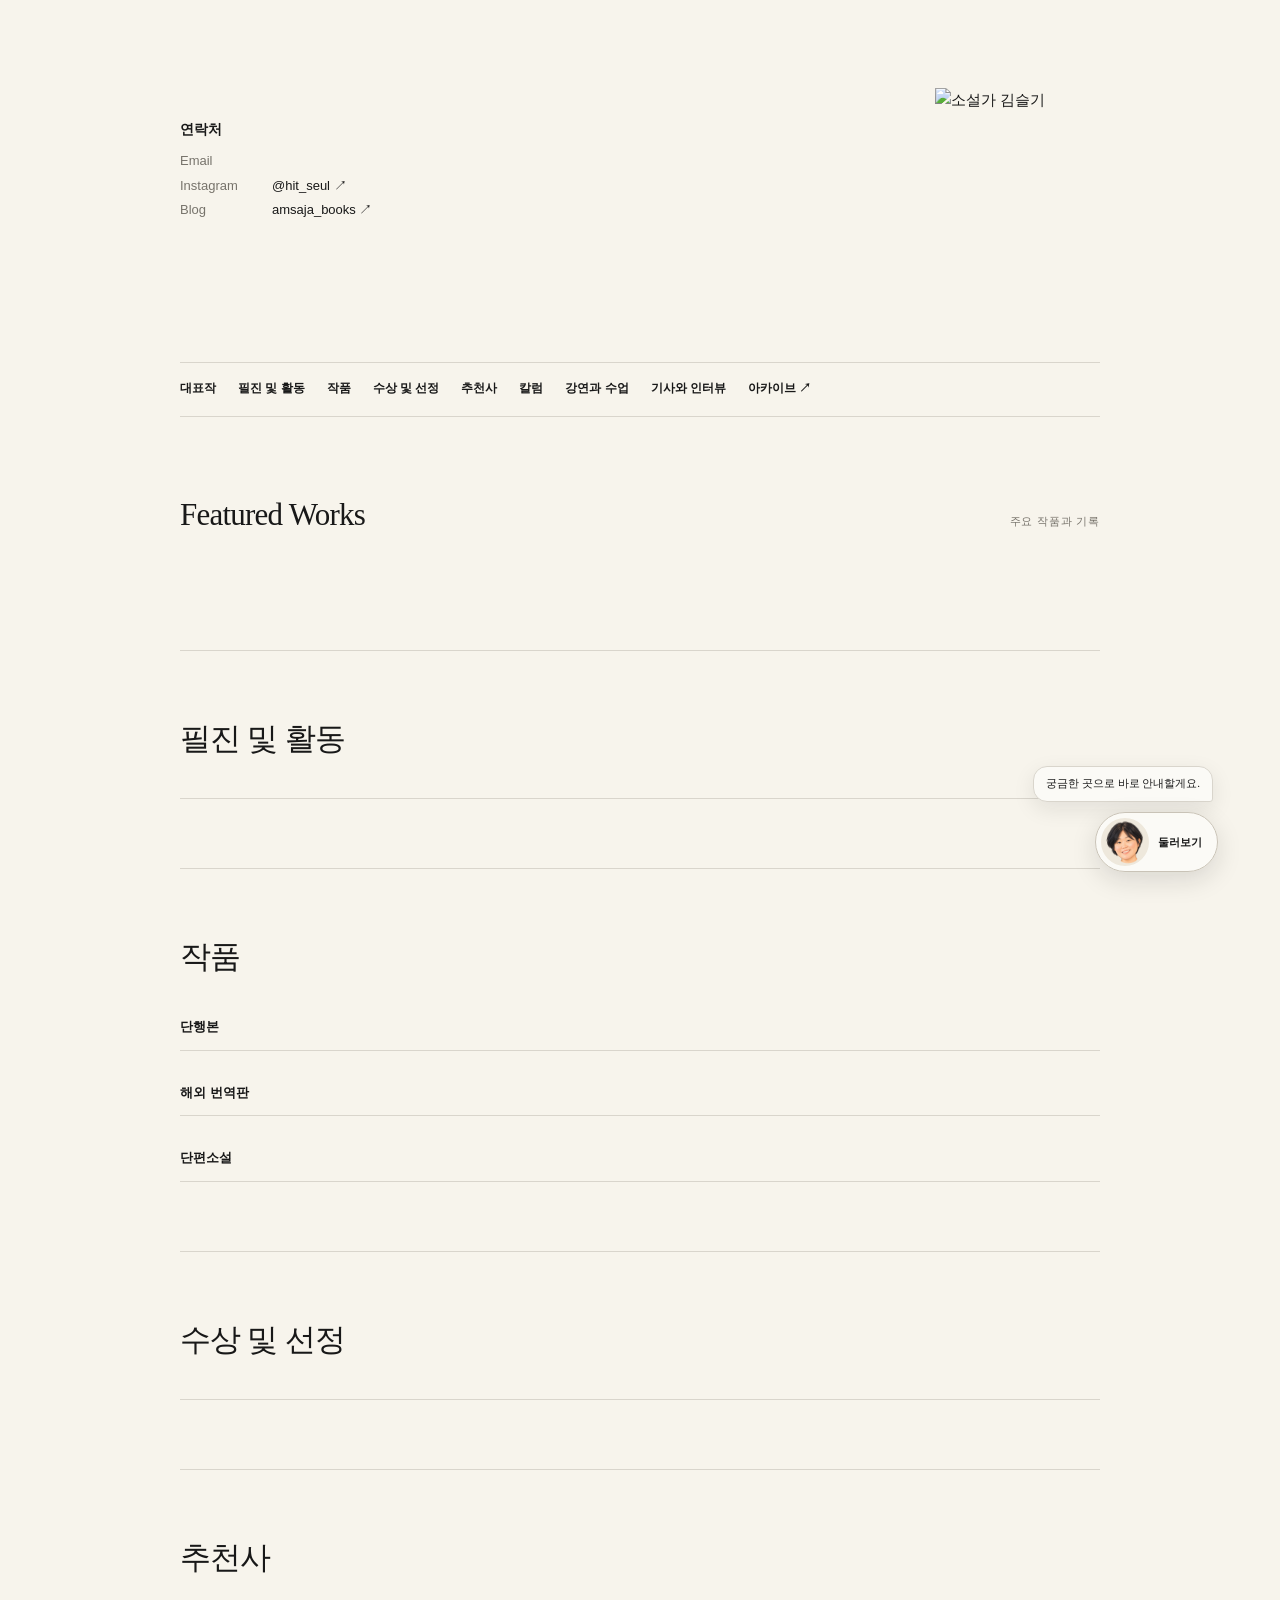
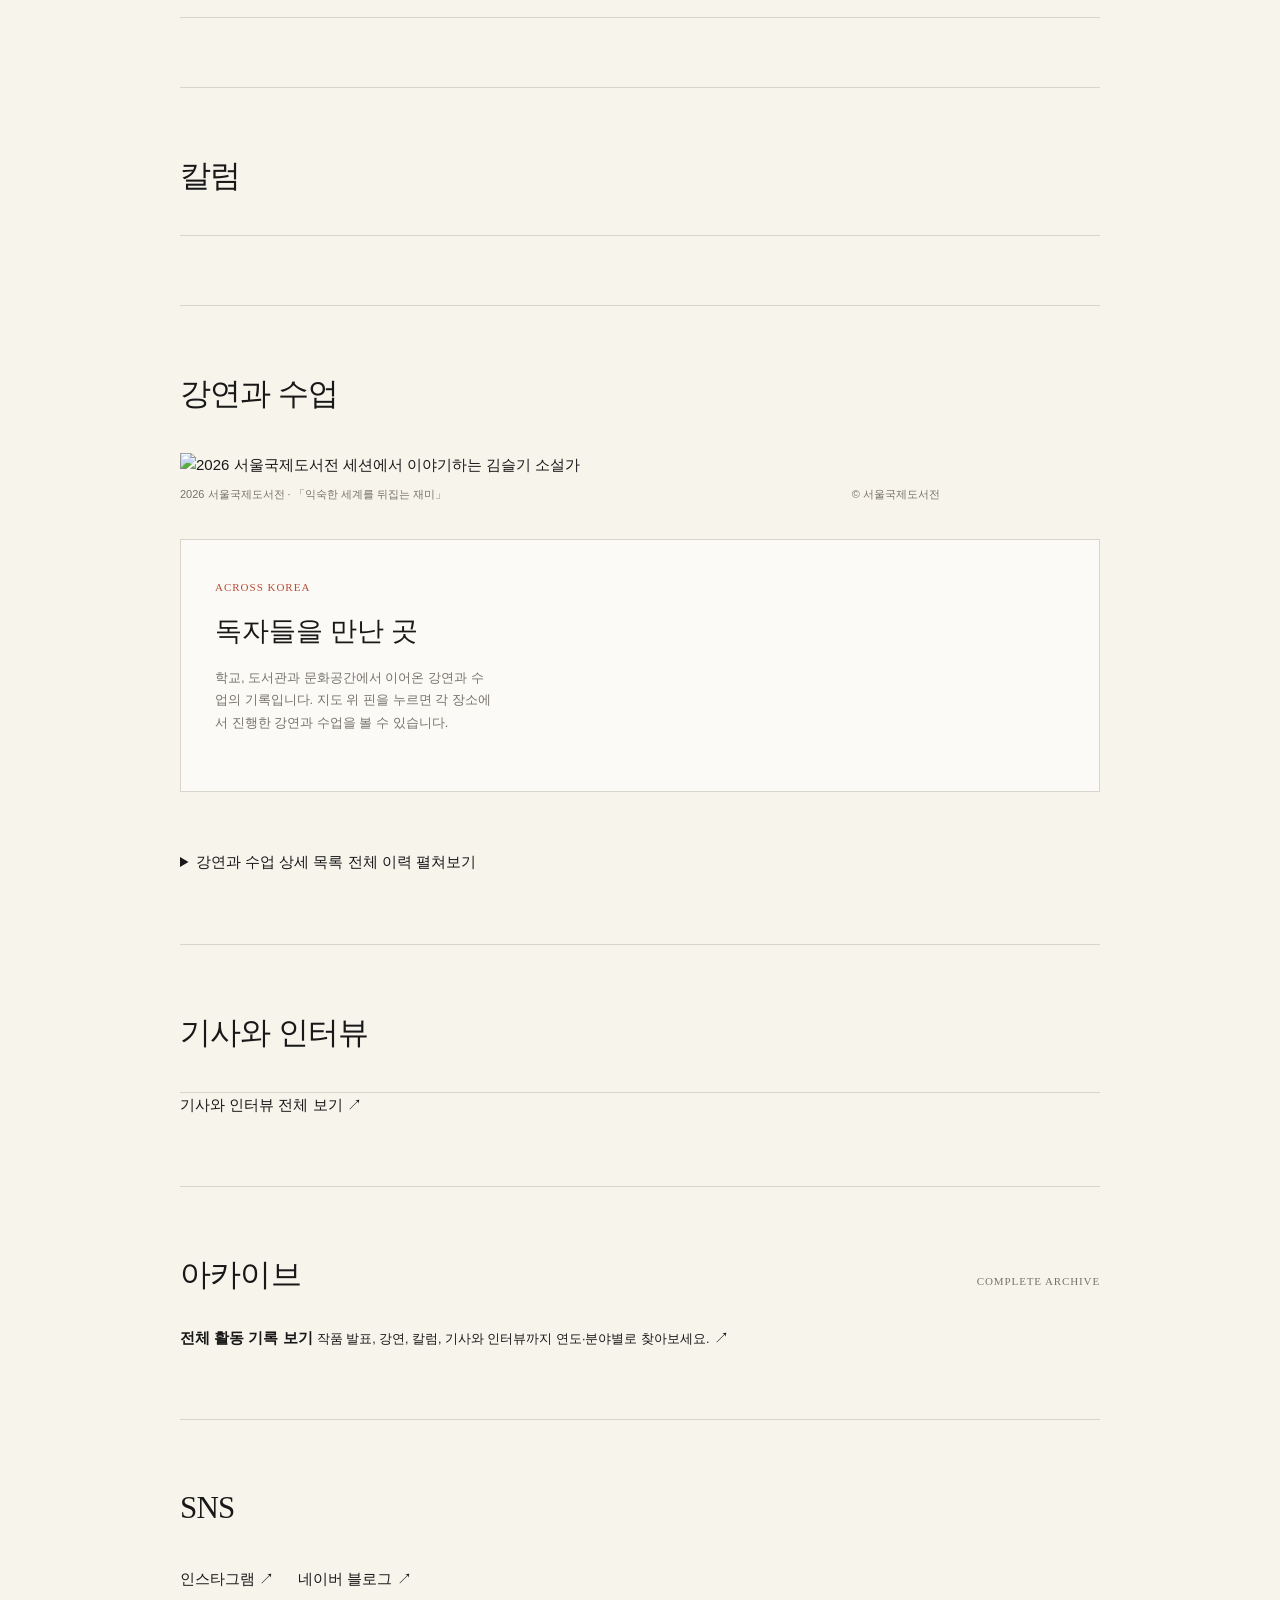
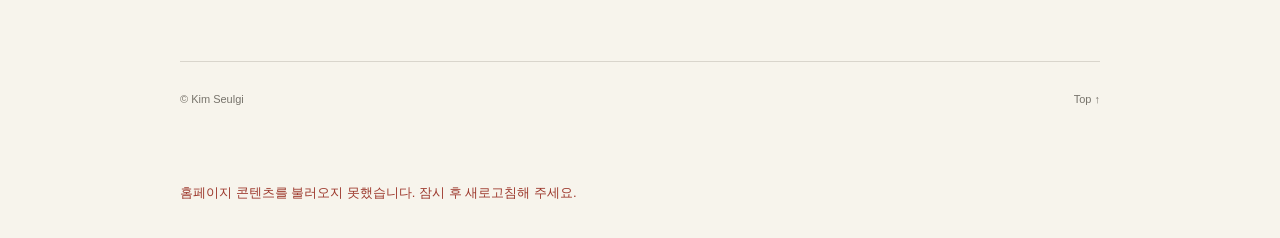
==== commit 404d2042: "Simplify homepage and link to searchable activity archive" ====
--- a/index.html
+++ b/index.html
@@ -5,7 +5,7 @@
   <meta name="viewport" content="width=device-width,initial-scale=1">
   <meta name="description" content="소설가 김슬기 공식 홈페이지. 작품, 수상·선정, 번역, 칼럼, 강연, 기사와 인터뷰 아카이브.">
   <title>김슬기 | Kim Seulgi</title>
-  <link rel="stylesheet" href="assets/style.css?v=2026103002">
+  <link rel="stylesheet" href="assets/style.css?v=2026110401">
   <link rel="icon" href="assets/favicon.svg" type="image/svg+xml">
 </head>
 <body>
@@ -37,7 +37,7 @@
       <a href="#column">칼럼</a>
       <a href="#talks">강연과 수업</a>
       <a href="#press">기사와 인터뷰</a>
-      <a href="#archive">아카이브</a>
+      <a href="archive.html">아카이브 ↗</a>
     </nav>
 
     <section id="featured" class="featured-works">
@@ -92,29 +92,30 @@
         </div>
         <div id="talk-map" class="talk-map" aria-label="지역별 강연 활동 지도"></div>
       </div>
-      <div id="talks-list"></div>
+      <details class="talk-history">
+        <summary>강연과 수업 상세 목록 <span>전체 이력 펼쳐보기</span></summary>
+        <div id="talks-list"></div>
+      </details>
     </section>
 
     <section id="press">
       <h2>기사와 인터뷰</h2>
       <div id="press-list" class="rows press-rows"></div>
+      <a class="section-more" href="archive.html?category=press">기사와 인터뷰 전체 보기 <span aria-hidden="true">↗</span></a>
     </section>
 
-    <section id="archive" class="archive-section">
+    <section id="archive" class="archive-portal">
       <div class="section-heading">
         <h2>아카이브</h2>
         <span>Complete Archive</span>
       </div>
-      <p class="archive-intro">작품 발표, 칼럼, 강연, 기사와 인터뷰 등 작가 활동의 전체 기록입니다.</p>
-      <div class="archive-tools">
-        <label class="archive-search">
-          <span class="sr-only">아카이브 검색</span>
-          <input id="archive-query" type="search" placeholder="제목, 기관, 매체 검색" autocomplete="off">
-        </label>
-        <div id="archive-filters" class="archive-filters" aria-label="분야 선택"></div>
-      </div>
-      <p id="archive-status" class="archive-status" aria-live="polite"></p>
-      <div id="archive-list" class="archive-list"></div>
+      <a class="archive-portal-link" href="archive.html">
+        <span class="archive-portal-copy">
+          <strong>전체 활동 기록 보기</strong>
+          <small>작품 발표, 강연, 칼럼, 기사와 인터뷰까지 연도·분야별로 찾아보세요.</small>
+        </span>
+        <span class="archive-portal-arrow" aria-hidden="true">↗</span>
+      </a>
     </section>
 
     <section id="social">
@@ -143,7 +144,7 @@
         <a href="#talks">강연 지도</a>
         <a href="#column">칼럼</a>
         <a href="#press">기사·인터뷰</a>
-        <a href="#archive">전체 아카이브</a>
+        <a href="archive.html">전체 아카이브</a>
         <a href="#top">연락처</a>
       </nav>
     </div>
@@ -152,6 +153,6 @@
       <span>둘러보기</span>
     </button>
   </aside>
-  <script src="assets/app.js?v=2026103002"></script>
+  <script src="assets/app.js?v=2026110401"></script>
 </body>
 </html>
